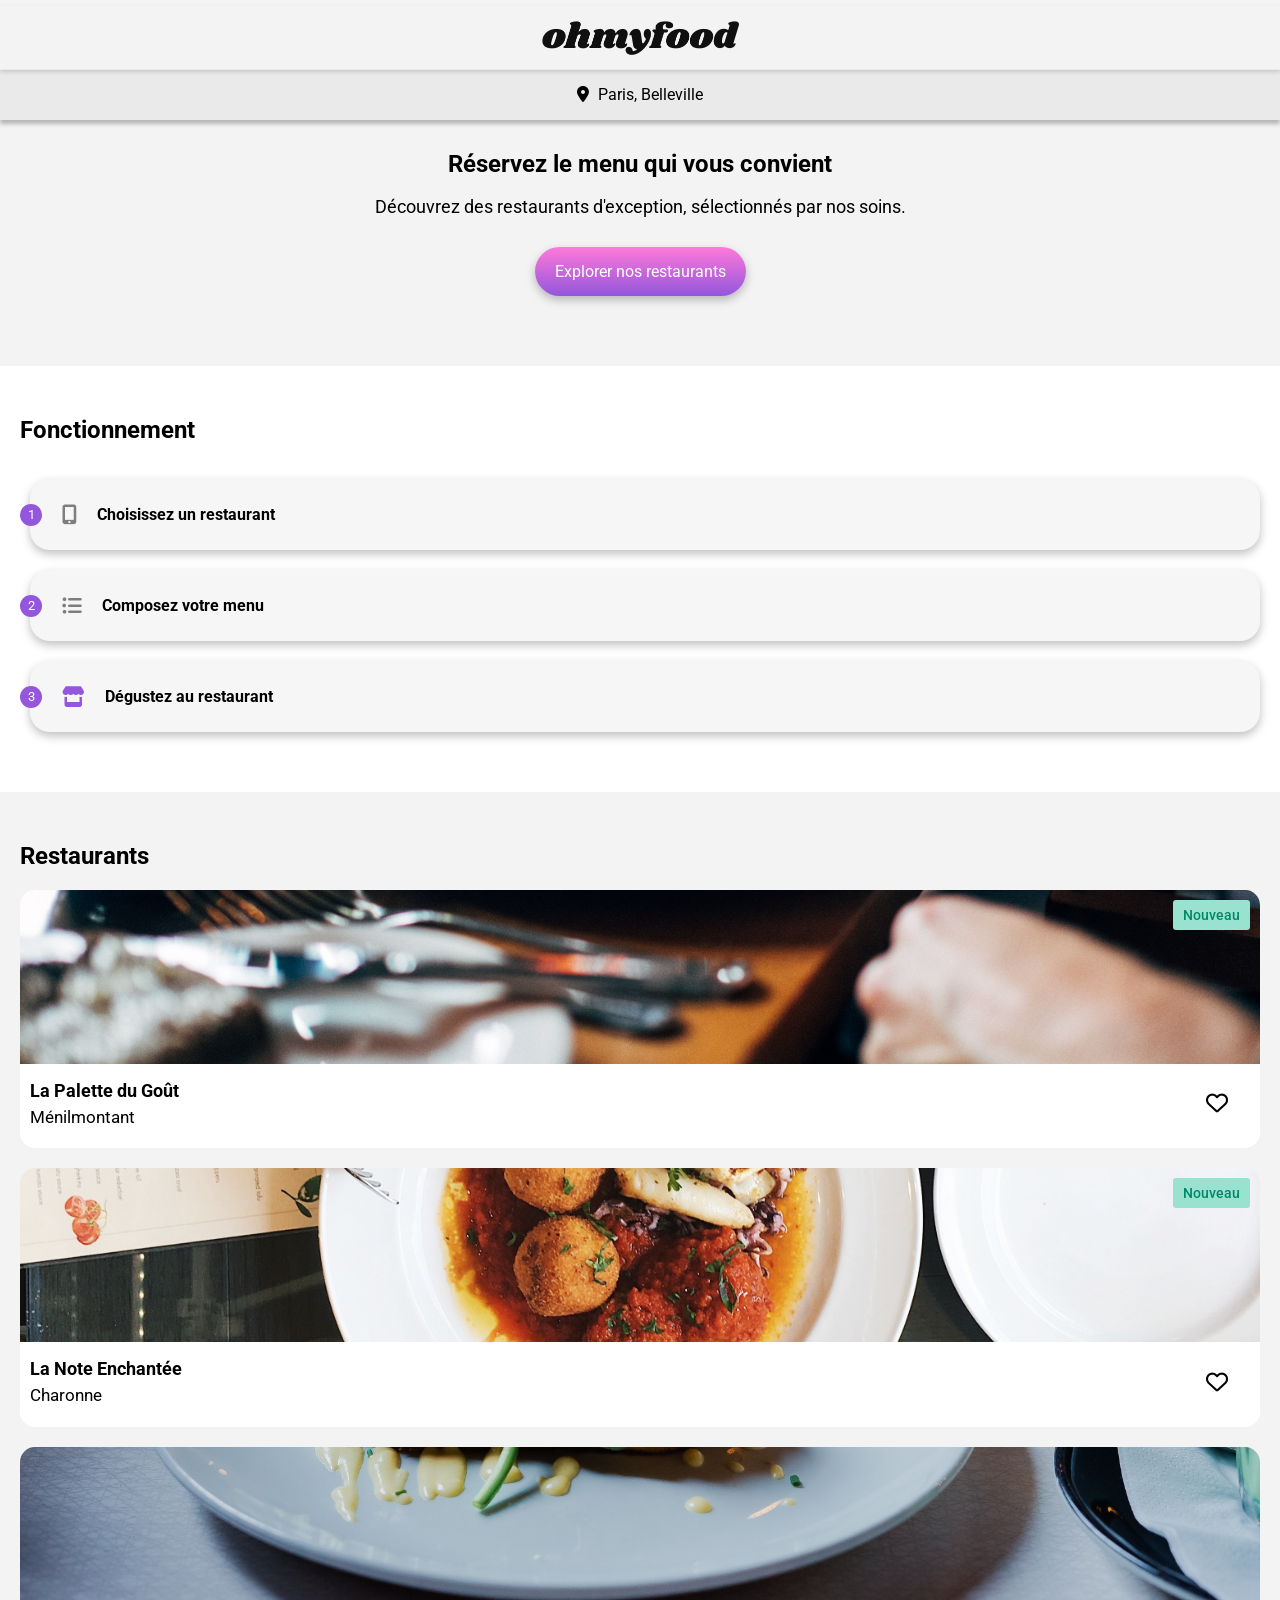
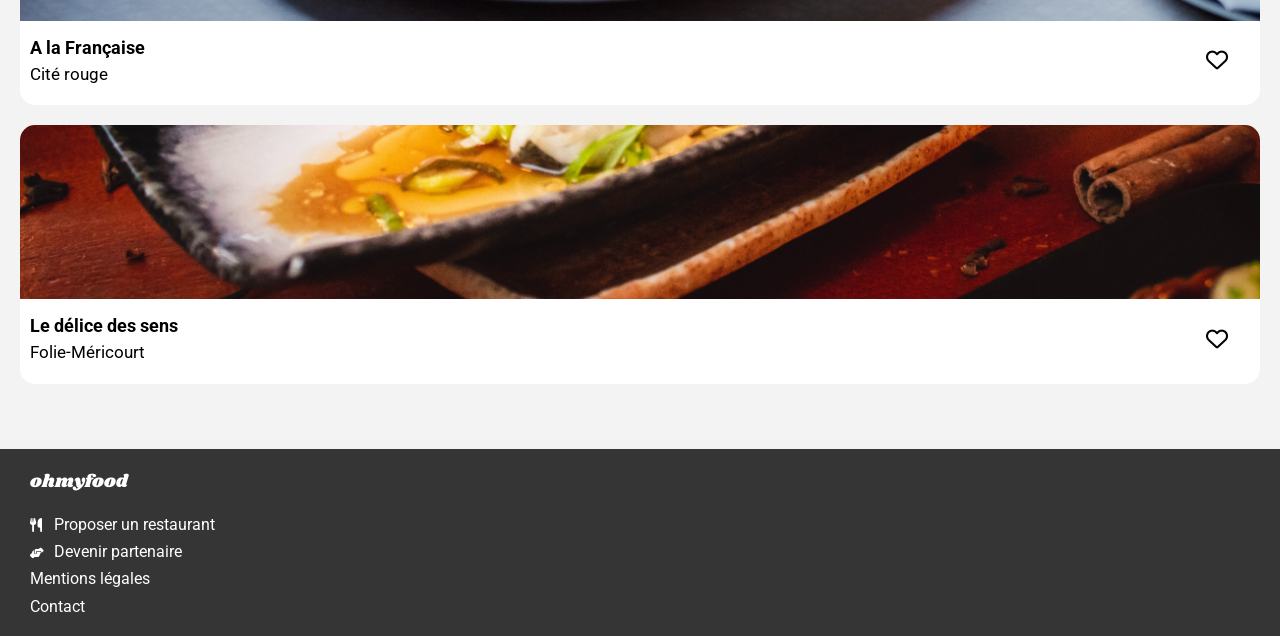
==== index.html @ fb5961f1 "loader" ====
<!DOCTYPE html>
<html lang="fr">
<head>
    <meta charset="UTF-8">
    <meta name="viewport" content="width=device-width, initial-scale=1.0">
    <title>Ohmyfood</title>
    <link rel="preconnect" href="https://fonts.googleapis.com">
    <link rel="preconnect" href="https://fonts.gstatic.com" crossorigin>
    <link href="https://fonts.googleapis.com/css2?family=Roboto:ital,wght@0,100..900;1,100..900&family=Shrikhand&display=swap" rel="stylesheet">
    <link rel="stylesheet" href="https://cdnjs.cloudflare.com/ajax/libs/font-awesome/6.2.1/css/all.min.css"
        integrity="sha512-MV7K8+y+gLIBoVD59lQIYicR65iaqukzvf/nwasF0nqhPay5w/9lJmVM2hMDcnK1OnMGCdVK+iQrJ7lzPJQd1w=="
        crossorigin="anonymous" referrerpolicy="no-referrer" />
    <link rel="stylesheet" href="SASS/style.css">
</head>

<body>
    <div class="loader">
        <span class="loader-content"></span>
    </div>
    <div class="main-container">
    <header>
        <div class="logo">
        <img src="/images/logo/ohmyfood.png">
        </div>
        <div class="header-location">
            <p><i class="fa-solid fa-location-dot"></i>
            Paris, Belleville</p>
        </div>
    </header>

    <main>
        <div class="bg-section">
            <section class="intro">
                <h1>Réservez le menu qui vous convient</h1>
                <p>Découvrez des restaurants d'exception, sélectionnés par nos soins.</p>            
                <a class="btn-hp" href="#restaurant-link">Explorer nos restaurants</a>
            </section>
        </div>

        <section class="fonction-section">
            <h2>Fonctionnement</h2>
            <div class="menu-card">
                <span class="card-icon">1</span>
                <i class="fa-solid fa-mobile-screen-button"></i>
                <p><strong>Choisissez un restaurant</strong></p>
            </div>
            <div class="menu-card">
                <span class="card-icon">2</span>
                <i class="fa-solid fa-list-ul"></i>
                <p><strong>Composez votre menu</strong></p>
            </div>
            <div class="menu-card">
                <span class="card-icon">3</span>
                <i class="fa-solid fa-store"></i>
                <p><strong>Dégustez au restaurant</strong></p>
            </div>
        </section>
        
        <section class="restaurant-list">
               <h2 id="restaurant-link">Restaurants</h2>                    
                    <div class="restaurant-card">
                        <a href="/restaurants/palette_du_gout.html">
                        <img src="/images/restaurants/palette_du_gout.jpg" alt="Image du restaurant la Palette du Goût">
                        <span class="new-icon">Nouveau</span>
                        <div class="restaurant-title">
                        <h3>La Palette du Goût</h3>
                        <p>Ménilmontant</p>
                    </div>                     
                        </a>
                        <label for="like-palette" class="like-button" aria-hidden="true">
                        <input type="checkbox" id="like-palette" class="like-checkbox"
                            aria-label="Ajouter le restaurant aux favoris">
                        <i class="unchecked-heart fa-regular fa-heart"></i>
                        <i class="checked-heart fa-solid fa-heart"></i>
                        </label>
                    </div>                    
                    <div class="restaurant-card">
                        <a href="/restaurants/note_enchantee.html">
                        <img class="note-enchantee" src="/images/restaurants/note_enchante.jpg" alt="Image du restaurant la note enchantée">
                        <span class="new-icon">Nouveau</span>
                        <div class="restaurant-title">
                        <h3>La Note Enchantée</h3>
                        <p>Charonne</p>
                    </div>                     
                        </a>
                        <label for="like-note" class="like-button" aria-hidden="true">
                        <input type="checkbox" id="like-note" class="like-checkbox"
                            aria-label="Ajouter le restaurant aux favoris">
                        <i class="unchecked-heart fa-regular fa-heart"></i>
                        <i class="checked-heart fa-solid fa-heart"></i>
                        </label>
                    </div>                    
                    <div class="restaurant-card">
                        <a href="/restaurants/a_la_francaise.html">
                        <img src="/images/restaurants/a_la_francaise.jpg" alt="Image du restaurant A la Française">
                        <div class="restaurant-title">
                        <h3>A la Française</h3>
                        <p>Cité rouge</p>
                        </div>
                        </a>
                        <label for="like-francaise" class="like-button" aria-hidden="true">
                        <input type="checkbox" id="like-francaise" class="like-checkbox"
                            aria-label="Ajouter le restaurant aux favoris">
                        <i class="unchecked-heart fa-regular fa-heart"></i>
                        <i class="checked-heart fa-solid fa-heart"></i>
                        </label>
                    </div>             
                    <div class="restaurant-card">
                        <a class="restaurant-card__link" href="/restaurants/delice_des_sens.html">
                        <img src="/images/restaurants/delice_des_sens.jpg"
                        alt="Image du restaurant le Délice des Sens">
                        <div class="restaurant-title">
                        <h3>Le délice des sens</h3>
                        <p>Folie-Méricourt</p>
                        </div>
                        </a>
                        <label for="like-delice" class="like-button" aria-hidden="true">
                        <input type="checkbox" id="like-delice" class="like-checkbox"
                            aria-label="Ajouter le restaurant aux favoris">
                        <i class="unchecked-heart fa-regular fa-heart"></i>
                        <i class="checked-heart fa-solid fa-heart"></i>
                        </label>
                    </label>
                    </div>                    
            </section>
        </main>

    <footer>
            <h3>ohmyfood</h3>
                <ul>
                    <li><a href="#"><i class="fa-solid fa-utensils"></i>Proposer un restaurant</a></li>
                    <li><a href="#"><i class="fa-solid fa-handshake-angle"></i>Devenir partenaire</a></li>
                    <li><a href="#"></i>Mentions légales</a></li>
                    <li><a href="#"></i>Contact</a></li>
                </ul>
    </footer>
    </div>    
</body>
</html>
---- SASS/style.css ----
@charset "UTF-8";
/*Mixins*/
/*Theme colors*/
/*button*/
/*Styles globaux*/
* {
  font-family: "Roboto", sans sérif;
}

body {
  display: flex;
  flex-direction: column;
  justify-content: center;
  margin: 0;
  background-color: #F3F3F3;
}
body .main-container {
  width: 100%;
}

/*Eléments réutilisables*/
/*Mixins*/
.btn-hp {
  isolation: isolate;
  cursor: pointer;
  color: white;
  font-size: 16px;
  text-decoration: none;
  background: linear-gradient(180deg, rgb(255, 121, 218) 0%, rgb(147, 86, 220) 100%);
  box-shadow: 0px 4px 10px 0px rgba(0, 0, 0, 0.2509803922);
  border: none;
  border-radius: 25px;
  padding: 15px 20px 15px 20px;
  opacity: 1;
  transition: filter 0.6s ease;
}
.btn-hp::after {
  content: "";
  position: absolute;
  z-index: -1;
  inset: 0;
  border-radius: inherit;
  opacity: 0;
  background: linear-gradient(180deg, rgba(255, 121, 218, 0.9) 0%, rgba(147, 86, 220, 0.9) 100%);
  box-shadow: 0px 4px 15px 0px rgba(0, 0, 0, 0.3490196078);
  transition: opacity 0.6s ease;
}
.btn-hp:hover {
  filter: brightness(1.1);
}
.btn-hp:hover::after {
  opacity: 1;
}
.btn-hp {
  align-self: center;
}

.btn {
  isolation: isolate;
  cursor: pointer;
  color: white;
  font-size: 16px;
  text-decoration: none;
  background: linear-gradient(180deg, rgb(255, 121, 218) 0%, rgb(147, 86, 220) 100%);
  box-shadow: 0px 4px 10px 0px rgba(0, 0, 0, 0.2509803922);
  border: none;
  border-radius: 25px;
  padding: 15px 20px 15px 20px;
  opacity: 1;
  transition: filter 0.6s ease;
}
.btn::after {
  content: "";
  position: absolute;
  z-index: -1;
  inset: 0;
  border-radius: inherit;
  opacity: 0;
  background: linear-gradient(180deg, rgba(255, 121, 218, 0.9) 0%, rgba(147, 86, 220, 0.9) 100%);
  box-shadow: 0px 4px 15px 0px rgba(0, 0, 0, 0.3490196078);
  transition: opacity 0.6s ease;
}
.btn:hover {
  filter: brightness(1.1);
}
.btn:hover::after {
  opacity: 1;
}
.btn {
  display: block;
  margin: auto;
  padding: 15px 60px;
}

/*Mixins*/
/*Styles globaux*/
@keyframes anim-menu-group {
  from {
    opacity: 0;
  }
  to {
    opacity: 1;
  }
}
@keyframes loader-opacity {
  from {
    opacity: 1;
  }
  to {
    opacity: 0;
  }
}
@keyframes loader-spin {
  0% {
    transform: rotate(0deg);
  }
  100% {
    transform: rotate(360deg);
  }
}
.menu-group {
  margin: 15px;
}
.menu-group .menu-animation-1 {
  animation: anim-menu-group 1000ms;
}
.menu-group .menu-animation-2 {
  animation: anim-menu-group 2000ms;
}
.menu-group .menu-animation-3 {
  animation: anim-menu-group 3000ms;
  margin-bottom: 50px;
}
.menu-group h2 {
  display: inline-block;
  font-size: 16px;
  font-weight: normal;
  padding: 3px;
}
.menu-group h2::after {
  content: "";
  display: block;
  width: 50%;
  height: 3px;
  margin-top: 2px;
  background-color: #99E2D0;
}
.menu-group .menu-card {
  position: relative;
  width: 100%;
  border: solid 1px;
  border: none;
  box-shadow: 0px 4px 10px 0px rgba(0, 0, 0, 0.2509803922);
  padding: 10px;
  margin-bottom: 20px;
  font-size: 16px;
  border-radius: 20px;
}
.menu-group .menu-card .menu-card-text {
  flex: 1;
  min-width: 0;
  overflow: hidden;
}
.menu-group .menu-card .menu-card-text h3,
.menu-group .menu-card .menu-card-text p {
  white-space: nowrap;
}
.menu-group .menu-card .menu-card-text h3 {
  font-size: 18px;
  margin: 0;
}
.menu-group .menu-card .menu-card-text p {
  font-size: 15px;
  margin: 0;
  line-height: 1.5;
  display: block;
}
.menu-group .menu-card .menu-price {
  color: #353535;
  font-size: 15px;
  font-weight: 600;
  flex-shrink: 0;
}
.menu-group .menu-card .menu-price .price {
  display: inline-block;
  padding-left: 10px;
}
.menu-group .menu-card {
  /*apparition icône au clic d'un plat*/
  position: relative;
  overflow: hidden;
}
.menu-group .menu-card::after {
  content: "";
  position: absolute;
  top: 0;
  right: 0;
  bottom: 0;
  background-color: #99E2D0;
  width: 60px;
  transform: translateX(60px);
  transition: transform 0.2s ease;
}
.menu-group .menu-card .menu-price .fa-solid {
  transform: translateX(60px);
  transition: transform 0.2s ease;
}
.menu-group .menu-card .menu-price .price {
  transform: translateX(0);
  transition: transform 0.2s ease;
}
.menu-group .menu-card .menu-card-btn input {
  display: none;
}
.menu-group .menu-card:has(.menu-checkbox:checked)::after {
  transform: translateX(0);
}
.menu-group .menu-card:has(.menu-checkbox:checked) .menu-price .fa-solid {
  transform: translateX(0);
}
.menu-group .menu-card:has(.menu-checkbox:checked) .menu-price .price {
  transform: translateX(-60px);
}
.menu-group .menu-card:has(.menu-checkbox:checked) .menu-card-text {
  margin-right: 60px;
  transition: margin-right 0.2s ease;
}
.menu-group .menu-card:has(.menu-checkbox:checked) .menu-card-text h3,
.menu-group .menu-card:has(.menu-checkbox:checked) .menu-card-text p {
  overflow: hidden;
  text-overflow: ellipsis;
  white-space: nowrap;
}
.menu-group .menu-card {
  width: 95%;
}
.menu-group .menu-card .menu-price .fa-solid {
  position: absolute;
  bottom: 10px;
  right: 10px;
  color: white;
  font-size: 20px;
  z-index: 2;
}

.menu-card-btn {
  position: relative;
  z-index: 1;
  cursor: pointer;
  display: flex;
  justify-content: space-between;
  flex-direction: row;
  align-items: flex-end;
  text-align: left;
}

/*Layouts*/
/*Mixins*/
header .logo {
  display: flex;
  justify-content: center;
  padding: 15px;
  margin-top: 5px;
  box-shadow: 0px 2px 4px 0px rgba(0, 0, 0, 0.1490196078);
  position: relative;
  top: 1px;
  z-index: 2;
}
header img {
  max-height: 36px;
  max-width: 197px;
}
header .header-location {
  display: flex;
  justify-content: center;
  background-color: #EAEAEA;
  box-shadow: 0px 4px 4px 0px rgba(0, 0, 0, 0.2509803922);
  font-size: 16px;
  position: relative;
  z-index: 1;
}
header .header-location .fa-location-dot {
  padding-right: 5px;
}

.mp-header {
  display: flex;
  justify-content: space-between;
  align-items: center;
  padding: 10px 85px 10px 20px;
  background-color: #fff;
}
.mp-header .back-button {
  text-decoration: none;
  color: #353535;
  font-size: 18px;
}
.mp-header .logo {
  display: flex;
  justify-content: center;
  padding: 15px;
  margin-top: 5px;
  position: relative;
  top: 1px;
}
.mp-header img {
  max-height: 36px;
  max-width: 197px;
}

/*Mixins*/
/*Styles globaux*/
footer {
  display: flex;
  flex-direction: column;
  background-color: #353535;
  color: white;
}
footer h3 {
  font-family: "Shrikhand";
  font-size: 18px;
  font-weight: 500;
  padding: 20px 0 0 30px;
  margin: 0;
}
footer ul {
  padding-left: 30px;
  list-style: none;
  font-size: 16px;
  line-height: 1.7;
}
footer ul a {
  text-decoration: none;
  color: white;
}
footer ul a .fa-utensils {
  font-size: 14px;
  padding-right: 12px;
}
footer ul a .fa-handshake-angle {
  padding-right: 10px;
  font-size: 11px;
}

/*Pages*/
/*Mixins*/
/*Mixins*/
/*Styles globaux*/
.loader {
  position: fixed;
  inset: 0;
  z-index: 1000;
  display: flex;
  justify-content: center;
  align-items: center;
  background-color: white;
  animation: loader-opacity 1s linear;
  animation-duration: 0.4s;
  animation-delay: 1.8s;
  animation-fill-mode: forwards;
}
.loader .loader-content {
  box-sizing: border-box;
  width: 100px;
  height: 100px;
  display: block;
  position: relative;
  border: 10px solid transparent;
  border-radius: 100px;
}
.loader .loader-content::before {
  content: "";
  position: absolute;
  inset: -10px;
  border: 10px solid transparent;
  border-radius: 100px;
  border-top-color: #9356DC;
  animation: loader-spin 1.6s linear infinite;
}
.loader .loader-content::after {
  content: "";
  position: absolute;
  inset: 12px;
  border: 10px solid transparent;
  border-radius: 100px;
  border-top-color: #FF79DA;
  animation: loader-spin 1.3s linear infinite reverse;
}

.intro {
  display: flex;
  justify-content: center;
  flex-direction: column;
  background-color: #F3F3F3;
  padding-bottom: 50px;
}
.intro h1 {
  font-size: 24px;
  text-align: center;
  padding: 30px 50px 0 50px;
  margin: 0;
}
.intro p {
  text-align: center;
  font-size: 18px;
  margin-bottom: 30px;
}

.fonction-section {
  background-color: white;
  padding-bottom: 40px;
}
.fonction-section h2 {
  font-size: 24px;
  padding: 50px 0 15px 0;
  margin-left: 20px;
}
.fonction-section .menu-card {
  border: solid 1px;
  border: none;
  box-shadow: 0px 4px 10px 0px rgba(0, 0, 0, 0.2509803922);
  padding: 10px;
  margin: 20px 20px 20px 30px;
  font-size: 16px;
  border-radius: 20px;
}
.fonction-section .menu-card .fa-solid {
  color: #7E7E7E;
  font-size: 20px;
  padding-right: 10px;
}
.fonction-section .menu-card .fa-solid.fa-store {
  color: #9356DC;
}
.fonction-section .menu-card {
  display: flex;
  align-items: center;
  font-size: 16px;
  background-color: #F6F6F6;
}
.fonction-section .menu-card p {
  padding-left: 10px;
}
.fonction-section .card-icon {
  display: inline-block;
  text-align: center;
  position: relative;
  right: 20px;
  color: white;
  font-size: 13px;
  background-color: #9356DC;
  height: 22px;
  width: 22px;
  border: solid 1px;
  border: none;
  border-radius: 22px;
  line-height: 22px;
}

.restaurant-list {
  display: flex;
  justify-content: center;
  flex-direction: column;
  background-color: #F3F3F3;
  padding-bottom: 45px;
}
.restaurant-list h2 {
  font-size: 24px;
  margin-top: 50px;
  margin-left: 20px;
}
.restaurant-list .restaurant-card {
  position: relative;
  display: flex;
  flex-direction: column;
  background-color: white;
  border: solid 1px;
  border: none;
  margin: 0 20px 20px 20px;
  font-size: 16px;
  border-radius: 15px;
}
.restaurant-list .restaurant-card a {
  text-decoration: none;
}
.restaurant-list .restaurant-card .like-button {
  cursor: pointer;
  display: block;
}
.restaurant-list .restaurant-card .like-button .checked-heart {
  display: none;
  background: linear-gradient(193.33deg, #9356DC -11.44%, #FF79DA 123.93%);
  -webkit-background-clip: text;
          background-clip: text;
  color: transparent;
}
.restaurant-list .restaurant-card .like-button input:checked ~ .checked-heart {
  display: inline;
}
.restaurant-list .restaurant-card .like-button input:checked ~ .unchecked-heart {
  display: none;
}
.restaurant-list .restaurant-card .like-button input {
  display: none;
}
.restaurant-list .restaurant-card .like-button {
  position: absolute;
  bottom: 32px;
  right: 32px;
  font-size: 22px;
}
.restaurant-list .restaurant-card .restaurant-title {
  color: black;
  line-height: 0.5;
  padding: 0 56px 10px 10px;
}
.restaurant-list .restaurant-card .restaurant-title h3 {
  font-size: 18px;
}
.restaurant-list .restaurant-card .restaurant-title p {
  font-size: 17px;
}
.restaurant-list .restaurant-card img {
  width: 100%;
  height: 174px;
  border-radius: 15px 15px 0 0;
  -o-object-fit: cover;
     object-fit: cover;
  -o-object-position: 0 90%;
     object-position: 0 90%;
}
.restaurant-list .restaurant-card .note-enchantee {
  -o-object-position: 0 60%;
     object-position: 0 60%;
}
.restaurant-list .restaurant-card .new-icon {
  position: absolute;
  right: 10px;
  top: 10px;
  color: #008766;
  background-color: #99E2D0;
  border: solid 1px;
  border: none;
  border-radius: 3px;
  font-size: 14px;
  font-weight: 500;
  padding: 7px 10px;
}

/*Mixins*/
/*Styles globaux*/
.bg-menu img {
  width: 100%;
  height: 231px;
  -o-object-fit: cover;
     object-fit: cover;
}

.menu-section {
  position: relative;
  width: 100%;
  bottom: 43px;
  background-color: #F3F3F3;
  padding: 10px 0px;
  border: solid 1px;
  border: none;
  border-radius: 40px 40px 0 0;
}
.menu-section h1 {
  font-family: "Shrikhand";
  font-size: 28px;
  padding: 15px;
  margin: auto;
}
.menu-section .restaurant-name .like-button {
  cursor: pointer;
  display: block;
}
.menu-section .restaurant-name .like-button .checked-heart {
  display: none;
  background: linear-gradient(193.33deg, #9356DC -11.44%, #FF79DA 123.93%);
  -webkit-background-clip: text;
          background-clip: text;
  color: transparent;
}
.menu-section .restaurant-name .like-button input:checked ~ .checked-heart {
  display: inline;
}
.menu-section .restaurant-name .like-button input:checked ~ .unchecked-heart {
  display: none;
}
.menu-section .restaurant-name .like-button input {
  display: none;
}
.menu-section .restaurant-name .like-button {
  position: absolute;
  top: 32px;
  right: 32px;
  font-size: 22px;
}/*# sourceMappingURL=style.css.map */
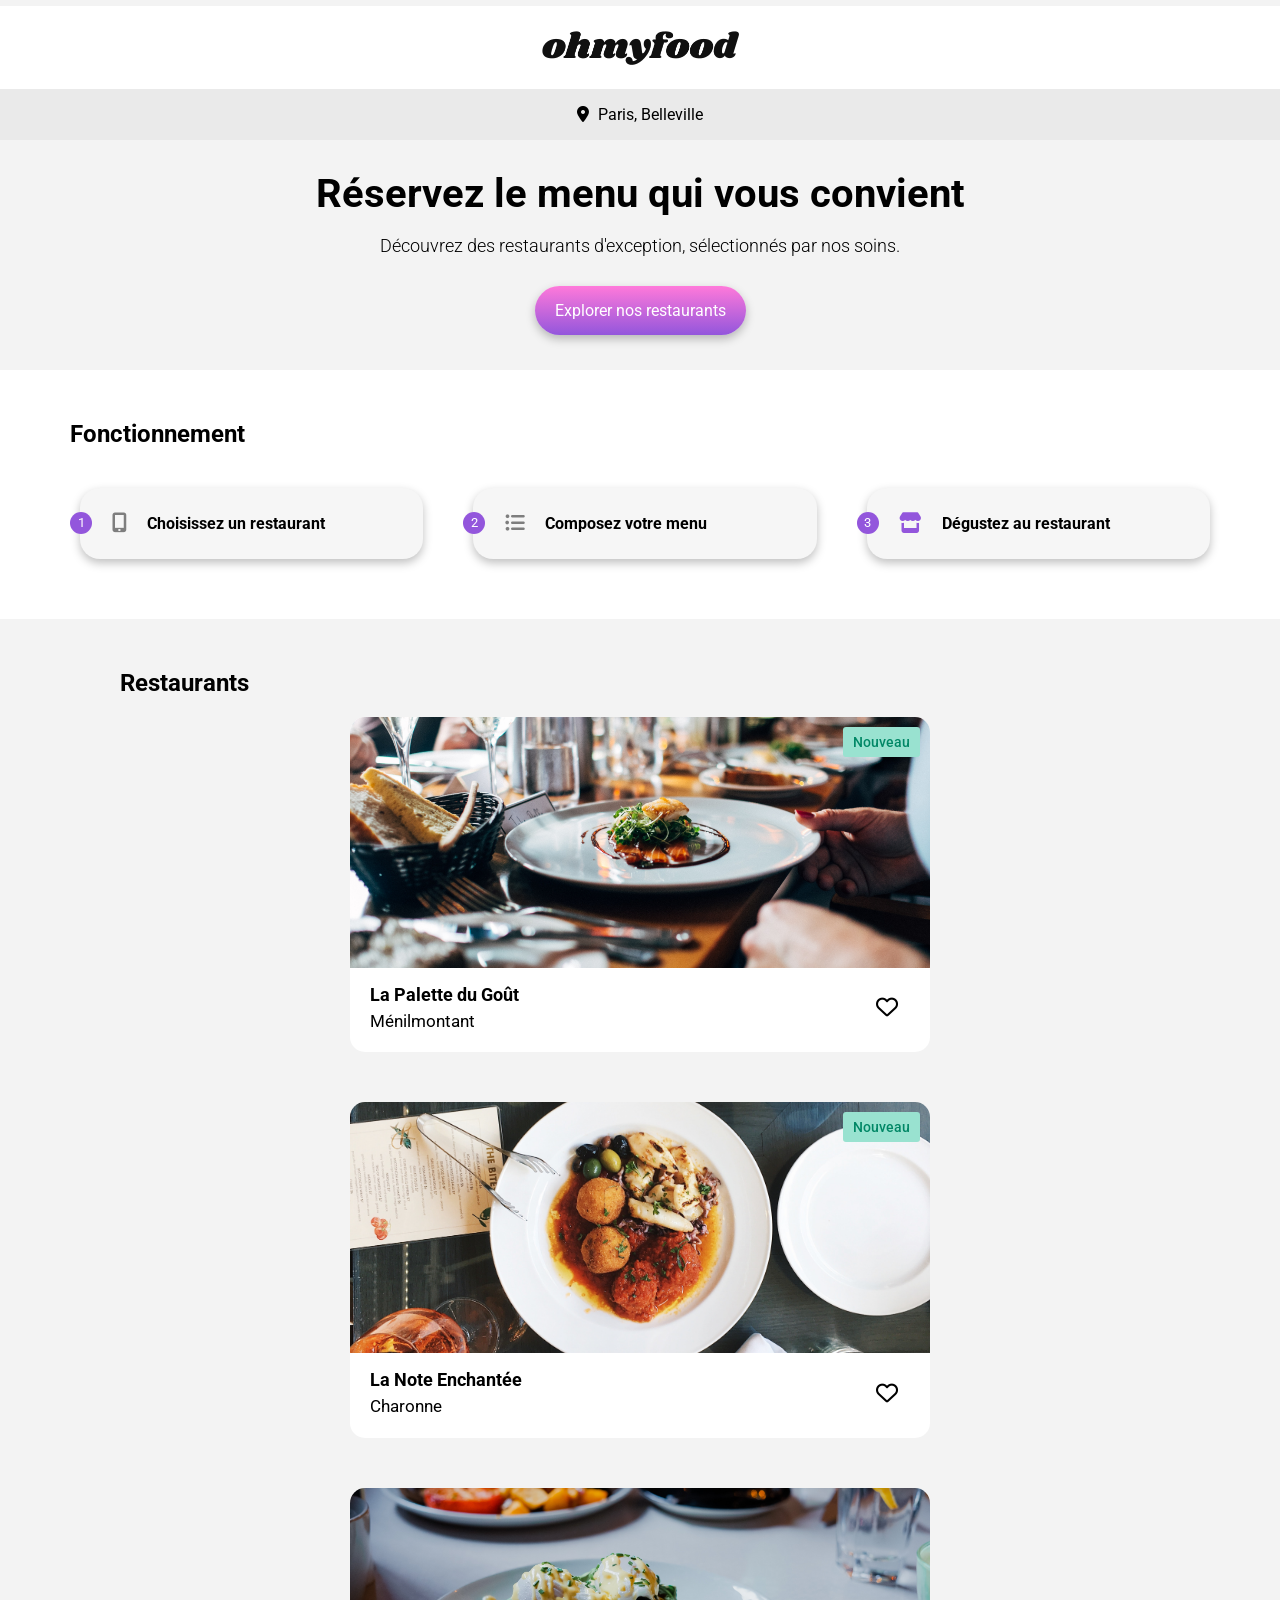
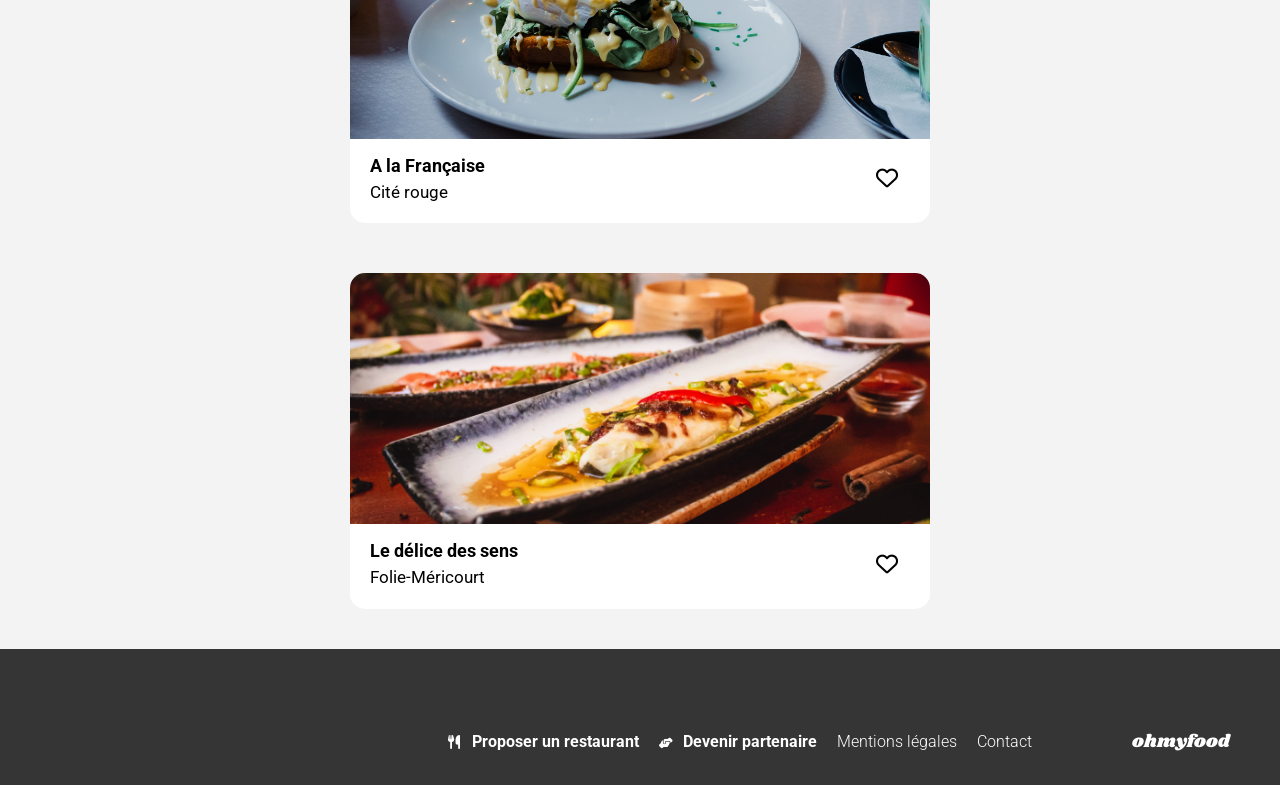
==== commit a74a043a: "responsive home-page" ====
--- a/index.html
+++ b/index.html
@@ -20,7 +20,7 @@
     <div class="main-container">
     <header>
         <div class="logo">
-        <img src="/images/logo/ohmyfood.png">
+        <img src="/images/logo/ohmyfood.png" alt="logo du site Ohmyfood">
         </div>
         <div class="header-location">
             <p><i class="fa-solid fa-location-dot"></i>
@@ -36,9 +36,10 @@
                 <a class="btn-hp" href="#restaurant-link">Explorer nos restaurants</a>
             </section>
         </div>
-
+        <div class="section-fonction-bg">
         <section class="fonction-section">
             <h2>Fonctionnement</h2>
+            <div class="fonction-card">
             <div class="menu-card">
                 <span class="card-icon">1</span>
                 <i class="fa-solid fa-mobile-screen-button"></i>
@@ -54,10 +55,13 @@
                 <i class="fa-solid fa-store"></i>
                 <p><strong>Dégustez au restaurant</strong></p>
             </div>
+            </div>
         </section>
+    </div>
         
         <section class="restaurant-list">
-               <h2 id="restaurant-link">Restaurants</h2>                    
+               <h2 id="restaurant-link">Restaurants</h2>
+               <div class="restaurant-container">                   
                     <div class="restaurant-card">
                         <a href="/restaurants/palette_du_gout.html">
                         <img src="/images/restaurants/palette_du_gout.jpg" alt="Image du restaurant la Palette du Goût">
@@ -67,7 +71,7 @@
                         <p>Ménilmontant</p>
                     </div>                     
                         </a>
-                        <label for="like-palette" class="like-button" aria-hidden="true">
+                        <label for="like-palette" class="like-button">
                         <input type="checkbox" id="like-palette" class="like-checkbox"
                             aria-label="Ajouter le restaurant aux favoris">
                         <i class="unchecked-heart fa-regular fa-heart"></i>
@@ -83,7 +87,7 @@
                         <p>Charonne</p>
                     </div>                     
                         </a>
-                        <label for="like-note" class="like-button" aria-hidden="true">
+                        <label for="like-note" class="like-button">
                         <input type="checkbox" id="like-note" class="like-checkbox"
                             aria-label="Ajouter le restaurant aux favoris">
                         <i class="unchecked-heart fa-regular fa-heart"></i>
@@ -98,7 +102,7 @@
                         <p>Cité rouge</p>
                         </div>
                         </a>
-                        <label for="like-francaise" class="like-button" aria-hidden="true">
+                        <label for="like-francaise" class="like-button">
                         <input type="checkbox" id="like-francaise" class="like-checkbox"
                             aria-label="Ajouter le restaurant aux favoris">
                         <i class="unchecked-heart fa-regular fa-heart"></i>
@@ -114,24 +118,24 @@
                         <p>Folie-Méricourt</p>
                         </div>
                         </a>
-                        <label for="like-delice" class="like-button" aria-hidden="true">
+                        <label for="like-delice" class="like-button">
                         <input type="checkbox" id="like-delice" class="like-checkbox"
                             aria-label="Ajouter le restaurant aux favoris">
                         <i class="unchecked-heart fa-regular fa-heart"></i>
                         <i class="checked-heart fa-solid fa-heart"></i>
                         </label>
-                    </label>
-                    </div>                    
+                    </div>
+                </div>                    
             </section>
         </main>
 
     <footer>
             <h3>ohmyfood</h3>
                 <ul>
-                    <li><a href="#"><i class="fa-solid fa-utensils"></i>Proposer un restaurant</a></li>
-                    <li><a href="#"><i class="fa-solid fa-handshake-angle"></i>Devenir partenaire</a></li>
-                    <li><a href="#"></i>Mentions légales</a></li>
-                    <li><a href="#"></i>Contact</a></li>
+                    <li><a href="#"><i class="fa-solid fa-utensils"></i><strong>Proposer un restaurant</strong></a></li>
+                    <li><a href="#"><i class="fa-solid fa-handshake-angle"></i><strong>Devenir partenaire</strong></a></li>
+                    <li><a href="#">Mentions légales</a></li>
+                    <li><a href="mailto:ohmyfood@mail.fr">Contact</a></li>
                 </ul>
     </footer>
     </div>    
--- a/SASS/style.css
+++ b/SASS/style.css
@@ -12,10 +12,12 @@
   flex-direction: column;
   justify-content: center;
   margin: 0;
-  background-color: #F3F3F3;
 }
 body .main-container {
   width: 100%;
+  box-sizing: border-box;
+  align-self: center;
+  background-color: #F3F3F3;
 }
 
 /*Eléments réutilisables*/
@@ -38,7 +40,6 @@
   content: "";
   position: absolute;
   z-index: -1;
-  inset: 0;
   border-radius: inherit;
   opacity: 0;
   background: linear-gradient(180deg, rgba(255, 121, 218, 0.9) 0%, rgba(147, 86, 220, 0.9) 100%);
@@ -73,7 +74,6 @@
   content: "";
   position: absolute;
   z-index: -1;
-  inset: 0;
   border-radius: inherit;
   opacity: 0;
   background: linear-gradient(180deg, rgba(255, 121, 218, 0.9) 0%, rgba(147, 86, 220, 0.9) 100%);
@@ -105,9 +105,11 @@
 @keyframes loader-opacity {
   from {
     opacity: 1;
+    pointer-events: none;
   }
   to {
     opacity: 0;
+    pointer-events: none;
   }
 }
 @keyframes loader-spin {
@@ -161,19 +163,18 @@
   min-width: 0;
   overflow: hidden;
 }
-.menu-group .menu-card .menu-card-text h3,
-.menu-group .menu-card .menu-card-text p {
-  white-space: nowrap;
-}
-.menu-group .menu-card .menu-card-text h3 {
+.menu-group .menu-card .menu-card-text .dish-name {
+  display: block;
   font-size: 18px;
   margin: 0;
-}
-.menu-group .menu-card .menu-card-text p {
+  font-weight: 500;
+}
+.menu-group .menu-card .menu-card-text .dish-description {
   font-size: 15px;
   margin: 0;
-  line-height: 1.5;
+  line-height: 2;
   display: block;
+  font-weight: 350;
 }
 .menu-group .menu-card .menu-price {
   color: #353535;
@@ -208,6 +209,7 @@
 .menu-group .menu-card .menu-price .price {
   transform: translateX(0);
   transition: transform 0.2s ease;
+  padding-bottom: 5px;
 }
 .menu-group .menu-card .menu-card-btn input {
   display: none;
@@ -225,8 +227,8 @@
   margin-right: 60px;
   transition: margin-right 0.2s ease;
 }
-.menu-group .menu-card:has(.menu-checkbox:checked) .menu-card-text h3,
-.menu-group .menu-card:has(.menu-checkbox:checked) .menu-card-text p {
+.menu-group .menu-card:has(.menu-checkbox:checked) .menu-card-text .dish-name,
+.menu-group .menu-card:has(.menu-checkbox:checked) .menu-card-text .dish-description {
   overflow: hidden;
   text-overflow: ellipsis;
   white-space: nowrap;
@@ -266,6 +268,14 @@
   top: 1px;
   z-index: 2;
 }
+@media (min-width: 768px) {
+  header .logo {
+    box-shadow: none;
+    z-index: 0;
+    padding: 25px;
+    background-color: white;
+  }
+}
 header img {
   max-height: 36px;
   max-width: 197px;
@@ -282,6 +292,11 @@
 header .header-location .fa-location-dot {
   padding-right: 5px;
 }
+@media (min-width: 768px) {
+  header .header-location {
+    box-shadow: none;
+  }
+}
 
 .mp-header {
   display: flex;
@@ -315,6 +330,13 @@
   flex-direction: column;
   background-color: #353535;
   color: white;
+}
+@media (min-width: 768px) {
+  footer {
+    flex-direction: row-reverse;
+    padding-top: 50px;
+    gap: 50px;
+  }
 }
 footer h3 {
   font-family: "Shrikhand";
@@ -323,15 +345,34 @@
   padding: 20px 0 0 30px;
   margin: 0;
 }
+@media (min-width: 768px) {
+  footer h3 {
+    display: flex;
+    padding: 30px 50px;
+    text-align: center;
+  }
+}
 footer ul {
   padding-left: 30px;
   list-style: none;
   font-size: 16px;
   line-height: 1.7;
 }
+@media (min-width: 768px) {
+  footer ul {
+    display: flex;
+    flex-direction: row;
+    gap: 20px;
+    line-height: 0;
+    align-items: last baseline;
+    padding-bottom: 20px;
+  }
+}
 footer ul a {
   text-decoration: none;
   color: white;
+  cursor: pointer;
+  font-weight: 300;
 }
 footer ul a .fa-utensils {
   font-size: 14px;
@@ -394,28 +435,62 @@
   background-color: #F3F3F3;
   padding-bottom: 50px;
 }
+@media (min-width: 768px) {
+  .intro {
+    padding-bottom: 15px;
+  }
+}
 .intro h1 {
   font-size: 24px;
   text-align: center;
   padding: 30px 50px 0 50px;
   margin: 0;
 }
+@media (min-width: 768px) {
+  .intro h1 {
+    font-size: 40px;
+  }
+}
 .intro p {
   text-align: center;
   font-size: 18px;
   margin-bottom: 30px;
+  font-weight: 300;
+}
+
+.section-fonction-bg {
+  background-color: white;
 }
 
 .fonction-section {
-  background-color: white;
   padding-bottom: 40px;
+  max-width: 1440px;
+}
+@media (min-width: 768px) {
+  .fonction-section {
+    margin: auto;
+  }
 }
 .fonction-section h2 {
   font-size: 24px;
   padding: 50px 0 15px 0;
   margin-left: 20px;
 }
-.fonction-section .menu-card {
+@media (min-width: 768px) {
+  .fonction-section h2 {
+    padding: 50px 0 0 50px;
+  }
+}
+@media (min-width: 768px) {
+  .fonction-section .fonction-card {
+    display: flex;
+    flex-direction: row;
+    justify-content: space-between;
+    padding: 0 50px;
+    box-sizing: border-box;
+  }
+}
+.fonction-section .fonction-card .menu-card {
   border: solid 1px;
   border: none;
   box-shadow: 0px 4px 10px 0px rgba(0, 0, 0, 0.2509803922);
@@ -424,21 +499,25 @@
   font-size: 16px;
   border-radius: 20px;
 }
-.fonction-section .menu-card .fa-solid {
+@media (min-width: 768px) {
+  .fonction-section .fonction-card .menu-card {
+    width: 30%;
+  }
+}
+.fonction-section .fonction-card .menu-card .fa-solid {
   color: #7E7E7E;
   font-size: 20px;
   padding-right: 10px;
 }
-.fonction-section .menu-card .fa-solid.fa-store {
+.fonction-section .fonction-card .menu-card .fa-solid.fa-store {
   color: #9356DC;
 }
-.fonction-section .menu-card {
+.fonction-section .fonction-card .menu-card {
   display: flex;
   align-items: center;
-  font-size: 16px;
   background-color: #F6F6F6;
 }
-.fonction-section .menu-card p {
+.fonction-section .fonction-card .menu-card p {
   padding-left: 10px;
 }
 .fonction-section .card-icon {
@@ -463,11 +542,37 @@
   flex-direction: column;
   background-color: #F3F3F3;
   padding-bottom: 45px;
+  max-width: 1440px;
+}
+@media (min-width: 768px) {
+  .restaurant-list {
+    padding: 0 50px;
+    margin: auto;
+  }
 }
 .restaurant-list h2 {
   font-size: 24px;
   margin-top: 50px;
   margin-left: 20px;
+}
+@media (min-width: 768px) {
+  .restaurant-list h2 {
+    padding-left: 50px;
+  }
+}
+@media (min-width: 768px) {
+  .restaurant-list .restaurant-container {
+    display: flex;
+    flex-direction: row;
+    justify-content: center;
+    -moz-column-gap: 90px;
+         column-gap: 90px;
+    row-gap: 30px;
+    flex-wrap: wrap;
+    margin: 0;
+    padding-bottom: 20px;
+    width: 100%;
+  }
 }
 .restaurant-list .restaurant-card {
   position: relative;
@@ -480,6 +585,11 @@
   font-size: 16px;
   border-radius: 15px;
 }
+@media (min-width: 768px) {
+  .restaurant-list .restaurant-card {
+    width: 580px;
+  }
+}
 .restaurant-list .restaurant-card a {
   text-decoration: none;
 }
@@ -503,24 +613,29 @@
 .restaurant-list .restaurant-card .like-button input {
   display: none;
 }
-.restaurant-list .restaurant-card .like-button {
+.restaurant-list .like-button {
   position: absolute;
   bottom: 32px;
   right: 32px;
   font-size: 22px;
 }
-.restaurant-list .restaurant-card .restaurant-title {
+.restaurant-list .restaurant-title {
   color: black;
   line-height: 0.5;
   padding: 0 56px 10px 10px;
 }
-.restaurant-list .restaurant-card .restaurant-title h3 {
+@media (min-width: 768px) {
+  .restaurant-list .restaurant-title {
+    padding-left: 20px;
+  }
+}
+.restaurant-list .restaurant-title h3 {
   font-size: 18px;
 }
-.restaurant-list .restaurant-card .restaurant-title p {
+.restaurant-list .restaurant-title p {
   font-size: 17px;
 }
-.restaurant-list .restaurant-card img {
+.restaurant-list img {
   width: 100%;
   height: 174px;
   border-radius: 15px 15px 0 0;
@@ -529,11 +644,18 @@
   -o-object-position: 0 90%;
      object-position: 0 90%;
 }
-.restaurant-list .restaurant-card .note-enchantee {
+@media (min-width: 768px) {
+  .restaurant-list img {
+    -o-object-position: 0 70%;
+       object-position: 0 70%;
+    height: 251px;
+  }
+}
+.restaurant-list .note-enchantee {
   -o-object-position: 0 60%;
      object-position: 0 60%;
 }
-.restaurant-list .restaurant-card .new-icon {
+.restaurant-list .new-icon {
   position: absolute;
   right: 10px;
   top: 10px;
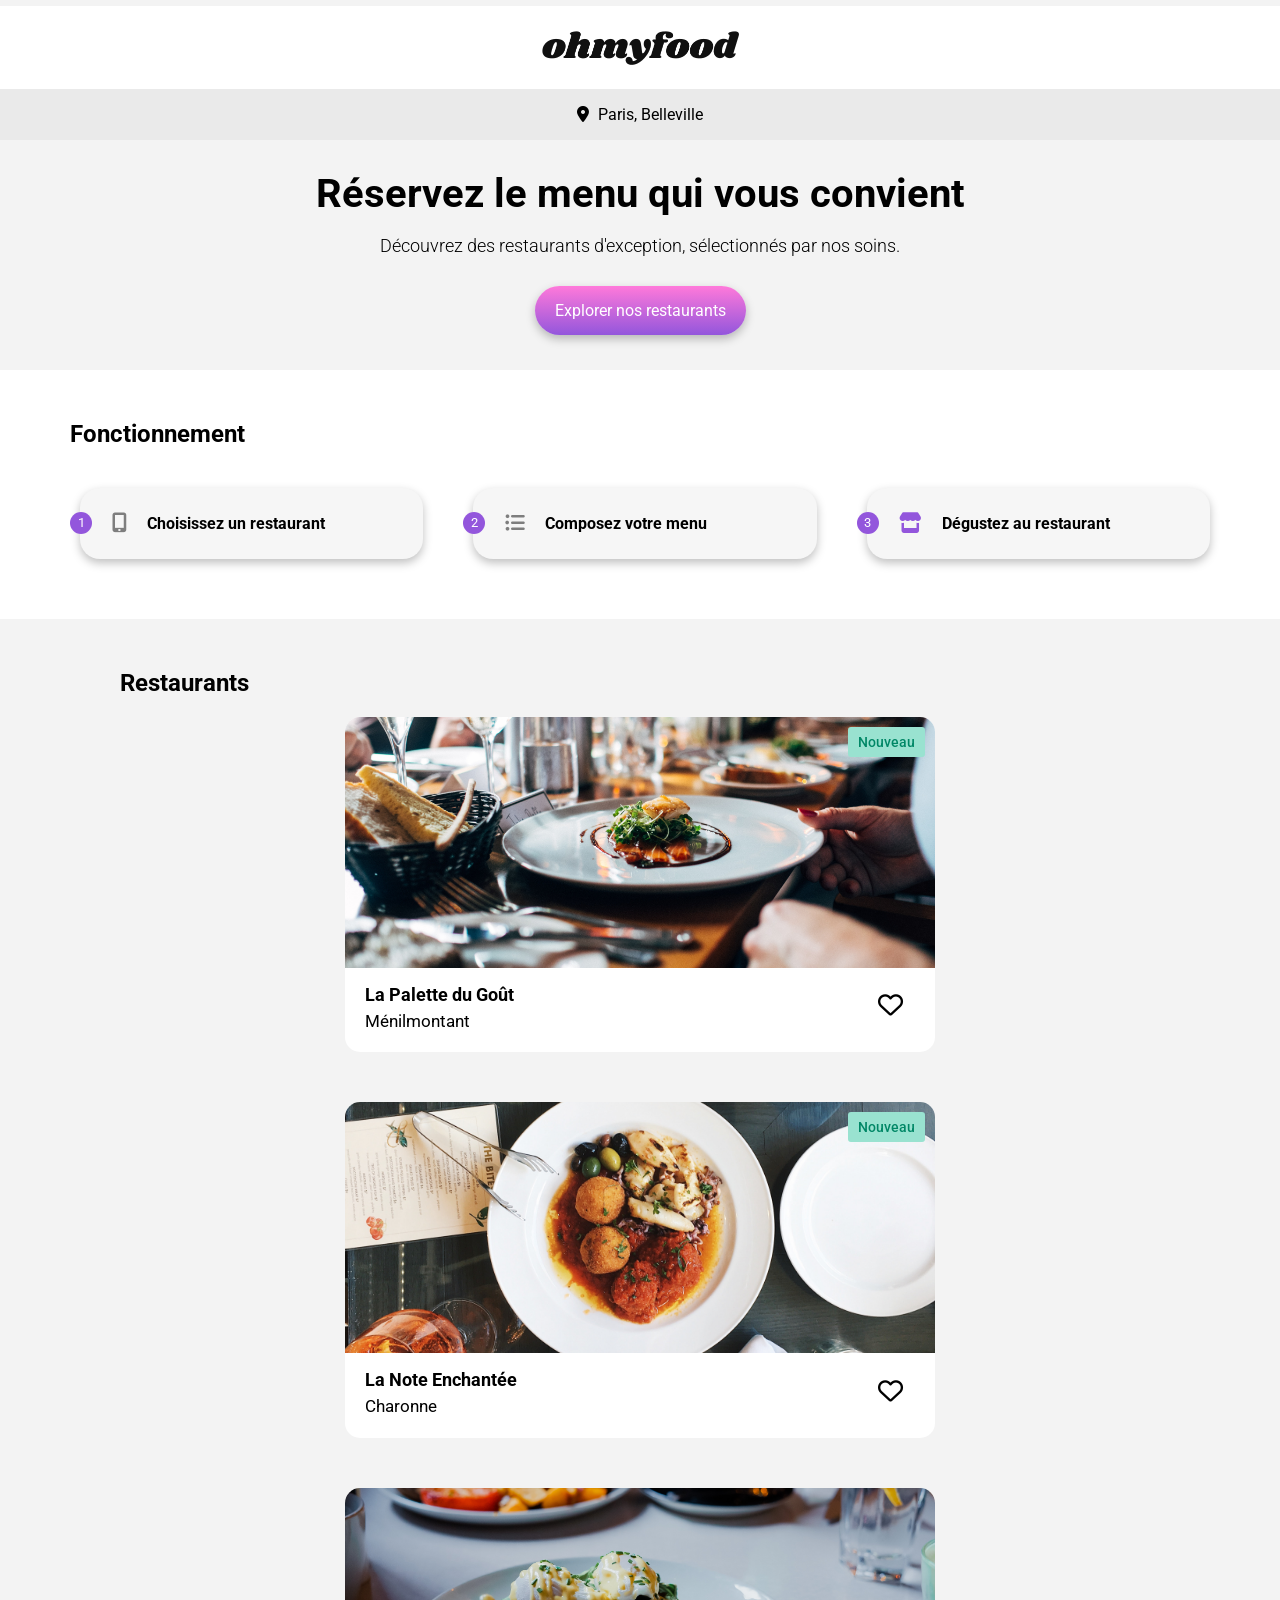
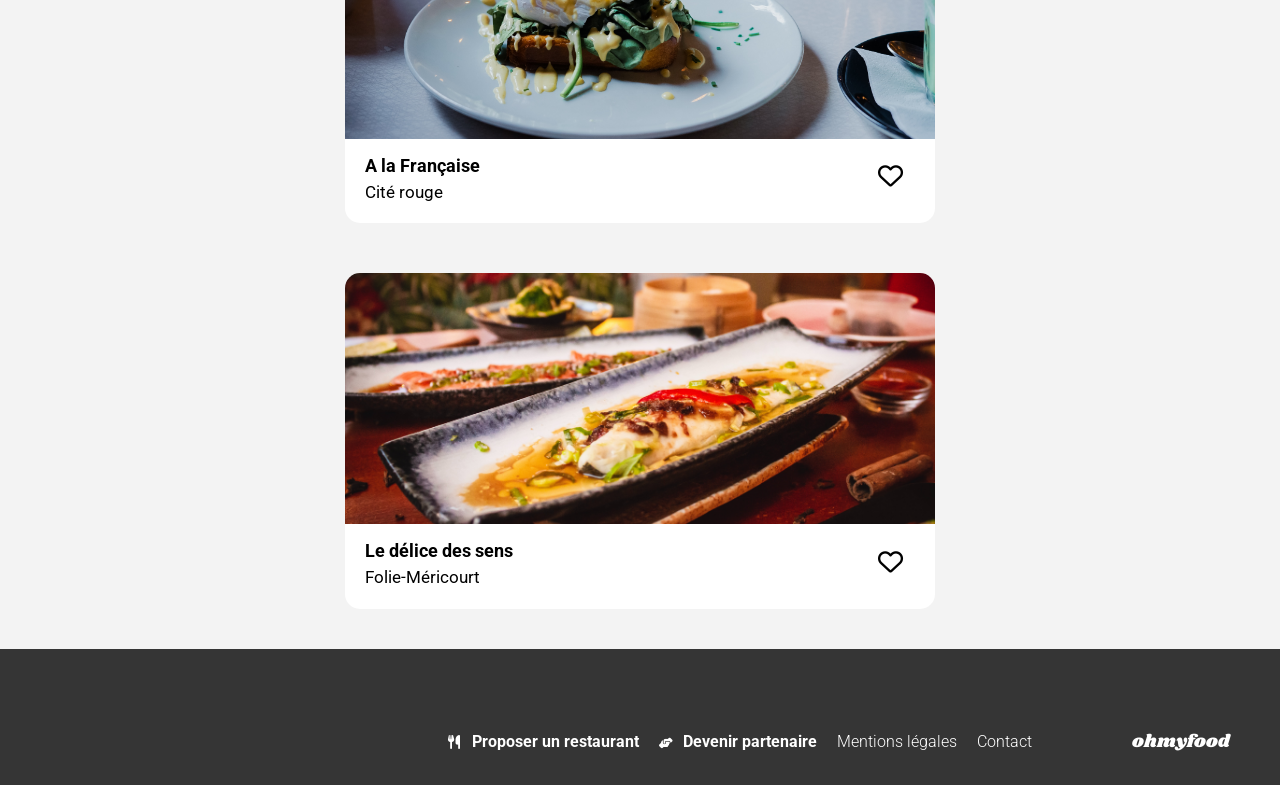
==== commit d45aa967: "path" ====
--- a/index.html
+++ b/index.html
@@ -20,7 +20,7 @@
     <div class="main-container">
     <header>
         <div class="logo">
-        <img src="/images/logo/ohmyfood.png" alt="logo du site Ohmyfood">
+        <img src="./images/logo/ohmyfood.png" alt="logo du site Ohmyfood">
         </div>
         <div class="header-location">
             <p><i class="fa-solid fa-location-dot"></i>
@@ -64,7 +64,7 @@
                <div class="restaurant-container">                   
                     <div class="restaurant-card">
                         <a href="/restaurants/palette_du_gout.html">
-                        <img src="/images/restaurants/palette_du_gout.jpg" alt="Image du restaurant la Palette du Goût">
+                        <img src="./images/restaurants/palette_du_gout.jpg" alt="Image du restaurant la Palette du Goût">
                         <span class="new-icon">Nouveau</span>
                         <div class="restaurant-title">
                         <h3>La Palette du Goût</h3>
@@ -80,7 +80,7 @@
                     </div>                    
                     <div class="restaurant-card">
                         <a href="/restaurants/note_enchantee.html">
-                        <img class="note-enchantee" src="/images/restaurants/note_enchante.jpg" alt="Image du restaurant la note enchantée">
+                        <img class="note-enchantee" src="./images/restaurants/note_enchante.jpg" alt="Image du restaurant la note enchantée">
                         <span class="new-icon">Nouveau</span>
                         <div class="restaurant-title">
                         <h3>La Note Enchantée</h3>
@@ -96,7 +96,7 @@
                     </div>                    
                     <div class="restaurant-card">
                         <a href="/restaurants/a_la_francaise.html">
-                        <img src="/images/restaurants/a_la_francaise.jpg" alt="Image du restaurant A la Française">
+                        <img src="./images/restaurants/a_la_francaise.jpg" alt="Image du restaurant A la Française">
                         <div class="restaurant-title">
                         <h3>A la Française</h3>
                         <p>Cité rouge</p>
@@ -111,7 +111,7 @@
                     </div>             
                     <div class="restaurant-card">
                         <a class="restaurant-card__link" href="/restaurants/delice_des_sens.html">
-                        <img src="/images/restaurants/delice_des_sens.jpg"
+                        <img src="./images/restaurants/delice_des_sens.jpg"
                         alt="Image du restaurant le Délice des Sens">
                         <div class="restaurant-title">
                         <h3>Le délice des sens</h3>
--- a/SASS/style.css
+++ b/SASS/style.css
@@ -91,6 +91,11 @@
   margin: auto;
   padding: 15px 60px;
 }
+@media (min-width: 768px) {
+  .btn {
+    margin-bottom: 30px;
+  }
+}
 
 /*Mixins*/
 /*Styles globaux*/
@@ -122,6 +127,18 @@
 }
 .menu-group {
   margin: 15px;
+}
+@media (min-width: 768px) {
+  .menu-group {
+    margin: auto;
+    width: 75%;
+  }
+}
+@media (min-width: 1024px) {
+  .menu-group {
+    margin: auto;
+    width: 55%;
+  }
 }
 .menu-group .menu-animation-1 {
   animation: anim-menu-group 1000ms;
@@ -165,7 +182,7 @@
 }
 .menu-group .menu-card .menu-card-text .dish-name {
   display: block;
-  font-size: 18px;
+  font-size: 17px;
   margin: 0;
   font-weight: 500;
 }
@@ -238,7 +255,7 @@
 }
 .menu-group .menu-card .menu-price .fa-solid {
   position: absolute;
-  bottom: 10px;
+  bottom: 13px;
   right: 10px;
   color: white;
   font-size: 20px;
@@ -268,7 +285,7 @@
   top: 1px;
   z-index: 2;
 }
-@media (min-width: 768px) {
+@media (min-width: 1024px) {
   header .logo {
     box-shadow: none;
     z-index: 0;
@@ -292,7 +309,7 @@
 header .header-location .fa-location-dot {
   padding-right: 5px;
 }
-@media (min-width: 768px) {
+@media (min-width: 1024px) {
   header .header-location {
     box-shadow: none;
   }
@@ -305,6 +322,12 @@
   padding: 10px 85px 10px 20px;
   background-color: #fff;
 }
+@media (min-width: 768px) {
+  .mp-header {
+    position: relative;
+    padding: 30px;
+  }
+}
 .mp-header .back-button {
   text-decoration: none;
   color: #353535;
@@ -322,6 +345,18 @@
   max-height: 36px;
   max-width: 197px;
 }
+@media (min-width: 768px) {
+  .mp-header img {
+    position: absolute;
+    left: 38%;
+  }
+}
+@media (min-width: 1024px) {
+  .mp-header img {
+    position: absolute;
+    left: 43%;
+  }
+}
 
 /*Mixins*/
 /*Styles globaux*/
@@ -331,7 +366,12 @@
   background-color: #353535;
   color: white;
 }
-@media (min-width: 768px) {
+@media (min-width: 1024px) {
+  footer {
+    flex-direction: row-reverse;
+  }
+}
+@media (min-width: 1024px) {
   footer {
     flex-direction: row-reverse;
     padding-top: 50px;
@@ -345,7 +385,7 @@
   padding: 20px 0 0 30px;
   margin: 0;
 }
-@media (min-width: 768px) {
+@media (min-width: 1024px) {
   footer h3 {
     display: flex;
     padding: 30px 50px;
@@ -446,7 +486,7 @@
   padding: 30px 50px 0 50px;
   margin: 0;
 }
-@media (min-width: 768px) {
+@media (min-width: 1024px) {
   .intro h1 {
     font-size: 40px;
   }
@@ -481,7 +521,14 @@
     padding: 50px 0 0 50px;
   }
 }
-@media (min-width: 768px) {
+@media (min-width: 768px) and (max-width: 1024px) {
+  .fonction-section .fonction-card {
+    display: flex;
+    justify-content: center;
+    flex-wrap: wrap;
+  }
+}
+@media (min-width: 1024px) {
   .fonction-section .fonction-card {
     display: flex;
     flex-direction: row;
@@ -500,6 +547,11 @@
   border-radius: 20px;
 }
 @media (min-width: 768px) {
+  .fonction-section .fonction-card .menu-card {
+    width: 35%;
+  }
+}
+@media (min-width: 1024px) {
   .fonction-section .fonction-card .menu-card {
     width: 30%;
   }
@@ -555,7 +607,7 @@
   margin-top: 50px;
   margin-left: 20px;
 }
-@media (min-width: 768px) {
+@media (min-width: 1024px) {
   .restaurant-list h2 {
     padding-left: 50px;
   }
@@ -565,8 +617,8 @@
     display: flex;
     flex-direction: row;
     justify-content: center;
-    -moz-column-gap: 90px;
-         column-gap: 90px;
+    -moz-column-gap: 70px;
+         column-gap: 70px;
     row-gap: 30px;
     flex-wrap: wrap;
     margin: 0;
@@ -587,7 +639,12 @@
 }
 @media (min-width: 768px) {
   .restaurant-list .restaurant-card {
-    width: 580px;
+    width: 650px;
+  }
+}
+@media (min-width: 1024px) {
+  .restaurant-list .restaurant-card {
+    width: 590px;
   }
 }
 .restaurant-list .restaurant-card a {
@@ -596,6 +653,15 @@
 .restaurant-list .restaurant-card .like-button {
   cursor: pointer;
   display: block;
+  font-size: 25px;
+}
+@media (min-width: 1024px) {
+  .restaurant-list .restaurant-card .like-button:hover {
+    background: linear-gradient(193.33deg, #9356DC -11.44%, #FF79DA 123.93%);
+    -webkit-background-clip: text;
+            background-clip: text;
+    color: transparent;
+  }
 }
 .restaurant-list .restaurant-card .like-button .checked-heart {
   display: none;
@@ -677,6 +743,20 @@
   -o-object-fit: cover;
      object-fit: cover;
 }
+@media (min-width: 768px) {
+  .bg-menu img {
+    height: 280px;
+    -o-object-position: 0 70%;
+       object-position: 0 70%;
+  }
+}
+@media (min-width: 1024px) {
+  .bg-menu img {
+    height: 400px;
+    -o-object-position: 0 60%;
+       object-position: 0 60%;
+  }
+}
 
 .menu-section {
   position: relative;
@@ -688,15 +768,40 @@
   border: none;
   border-radius: 40px 40px 0 0;
 }
+@media (min-width: 768px) {
+  .menu-section {
+    max-width: 1440px;
+    width: 80%;
+    margin-left: auto;
+    margin-right: auto;
+    margin-bottom: -43px;
+  }
+}
 .menu-section h1 {
   font-family: "Shrikhand";
   font-size: 28px;
   padding: 15px;
   margin: auto;
 }
+@media (min-width: 768px) {
+  .menu-section h1 {
+    display: flex;
+    justify-content: center;
+    padding: 50px 0 30px 0;
+  }
+}
 .menu-section .restaurant-name .like-button {
   cursor: pointer;
   display: block;
+  font-size: 25px;
+}
+@media (min-width: 1024px) {
+  .menu-section .restaurant-name .like-button:hover {
+    background: linear-gradient(193.33deg, #9356DC -11.44%, #FF79DA 123.93%);
+    -webkit-background-clip: text;
+            background-clip: text;
+    color: transparent;
+  }
 }
 .menu-section .restaurant-name .like-button .checked-heart {
   display: none;
@@ -714,9 +819,34 @@
 .menu-section .restaurant-name .like-button input {
   display: none;
 }
+.menu-section .restaurant-name {
+  position: relative;
+}
 .menu-section .restaurant-name .like-button {
   position: absolute;
-  top: 32px;
+  top: 22px;
   right: 32px;
   font-size: 22px;
+}
+@media (min-width: 768px) {
+  .menu-section .restaurant-name .like-button {
+    right: 160px;
+    top: 57px;
+  }
+}
+@media (min-width: 1024px) {
+  .menu-section .restaurant-name .like-button {
+    right: 360px;
+    top: 57px;
+  }
+}
+@media (min-width: 768px) {
+  .menu-section .restaurant-name .like-francaise {
+    right: 190px;
+  }
+}
+@media (min-width: 1024px) {
+  .menu-section .restaurant-name .like-francaise {
+    right: 390px;
+  }
 }/*# sourceMappingURL=style.css.map */
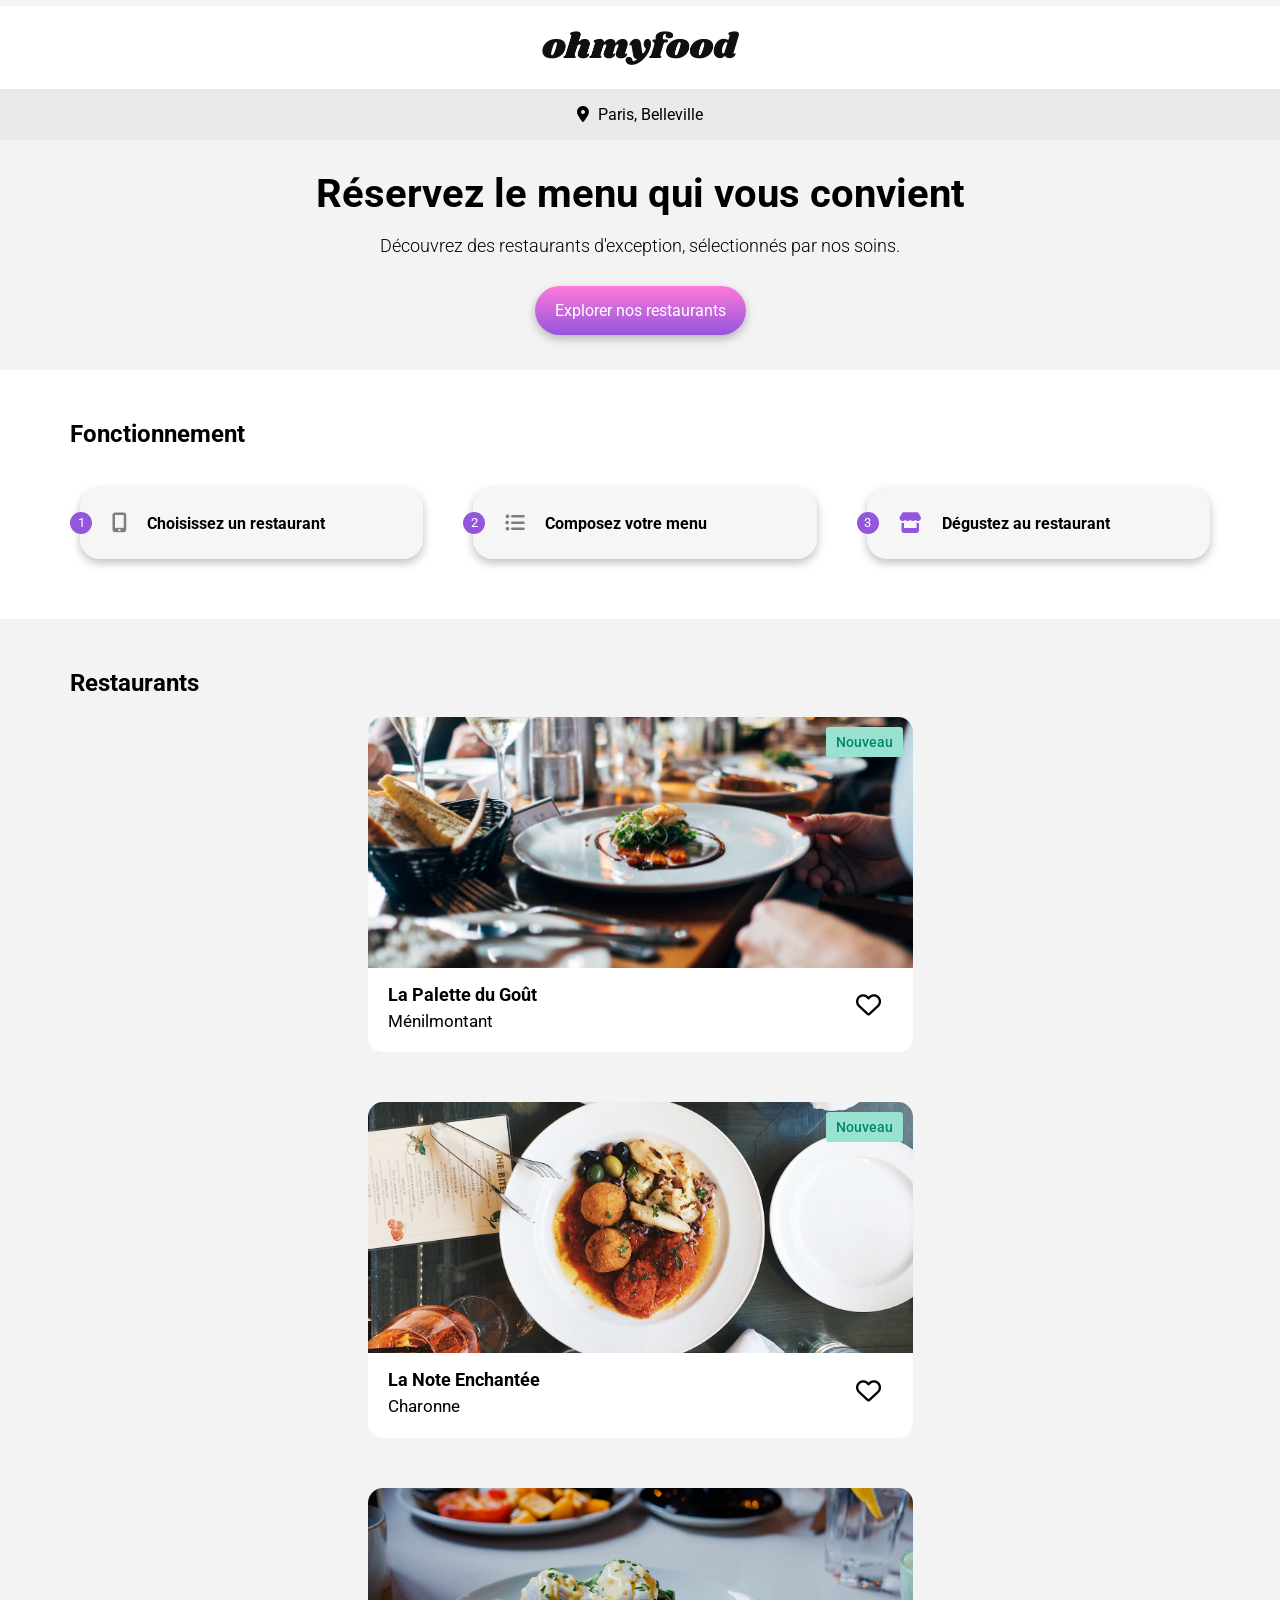
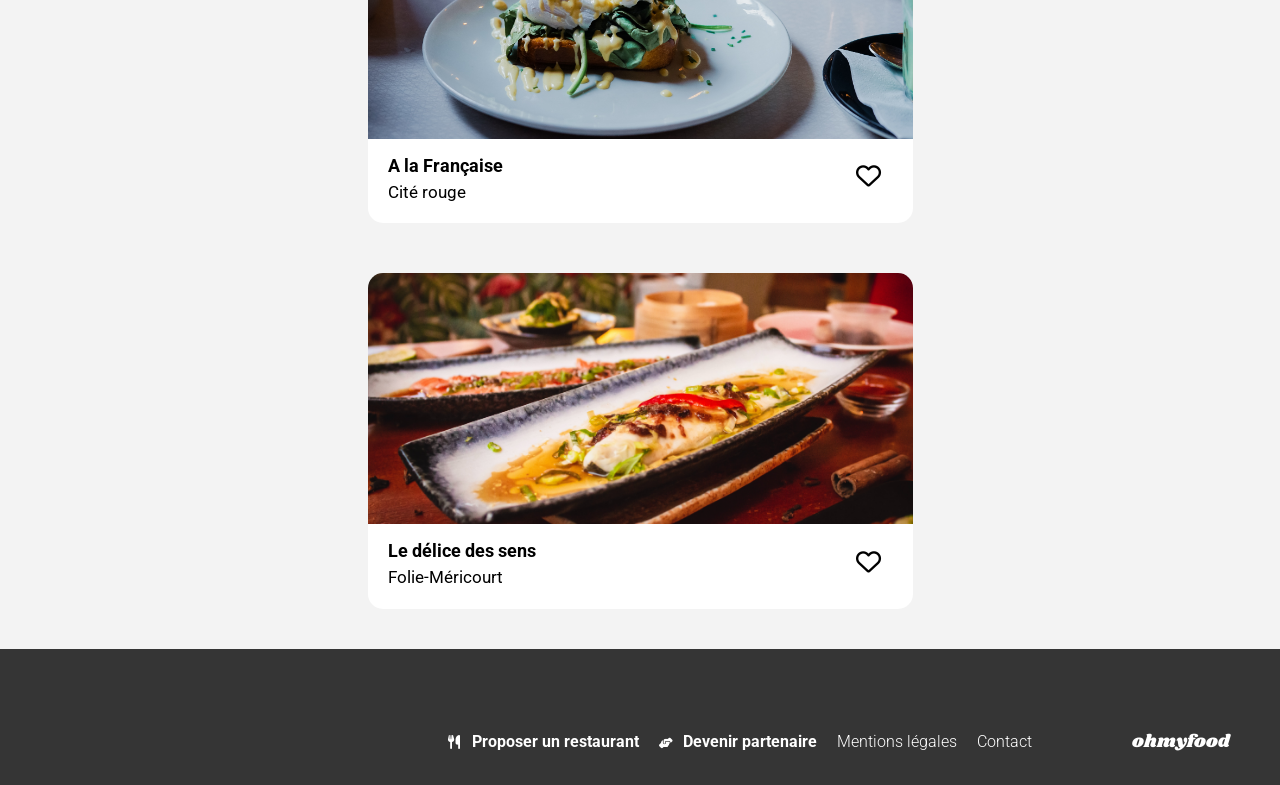
==== commit 069511c0: "path (hope it's good this time" ====
--- a/index.html
+++ b/index.html
@@ -63,7 +63,7 @@
                <h2 id="restaurant-link">Restaurants</h2>
                <div class="restaurant-container">                   
                     <div class="restaurant-card">
-                        <a href="/restaurants/palette_du_gout.html">
+                        <a href="./restaurants/palette_du_gout.html">
                         <img src="./images/restaurants/palette_du_gout.jpg" alt="Image du restaurant la Palette du Goût">
                         <span class="new-icon">Nouveau</span>
                         <div class="restaurant-title">
@@ -79,7 +79,7 @@
                         </label>
                     </div>                    
                     <div class="restaurant-card">
-                        <a href="/restaurants/note_enchantee.html">
+                        <a href="./restaurants/note_enchantee.html">
                         <img class="note-enchantee" src="./images/restaurants/note_enchante.jpg" alt="Image du restaurant la note enchantée">
                         <span class="new-icon">Nouveau</span>
                         <div class="restaurant-title">
@@ -95,7 +95,7 @@
                         </label>
                     </div>                    
                     <div class="restaurant-card">
-                        <a href="/restaurants/a_la_francaise.html">
+                        <a href="./restaurants/a_la_francaise.html">
                         <img src="./images/restaurants/a_la_francaise.jpg" alt="Image du restaurant A la Française">
                         <div class="restaurant-title">
                         <h3>A la Française</h3>
@@ -110,7 +110,7 @@
                         </label>
                     </div>             
                     <div class="restaurant-card">
-                        <a class="restaurant-card__link" href="/restaurants/delice_des_sens.html">
+                        <a class="restaurant-card__link" href="./restaurants/delice_des_sens.html">
                         <img src="./images/restaurants/delice_des_sens.jpg"
                         alt="Image du restaurant le Délice des Sens">
                         <div class="restaurant-title">
--- a/SASS/style.css
+++ b/SASS/style.css
@@ -607,11 +607,6 @@
   margin-top: 50px;
   margin-left: 20px;
 }
-@media (min-width: 1024px) {
-  .restaurant-list h2 {
-    padding-left: 50px;
-  }
-}
 @media (min-width: 768px) {
   .restaurant-list .restaurant-container {
     display: flex;
@@ -644,7 +639,7 @@
 }
 @media (min-width: 1024px) {
   .restaurant-list .restaurant-card {
-    width: 590px;
+    width: 545px;
   }
 }
 .restaurant-list .restaurant-card a {
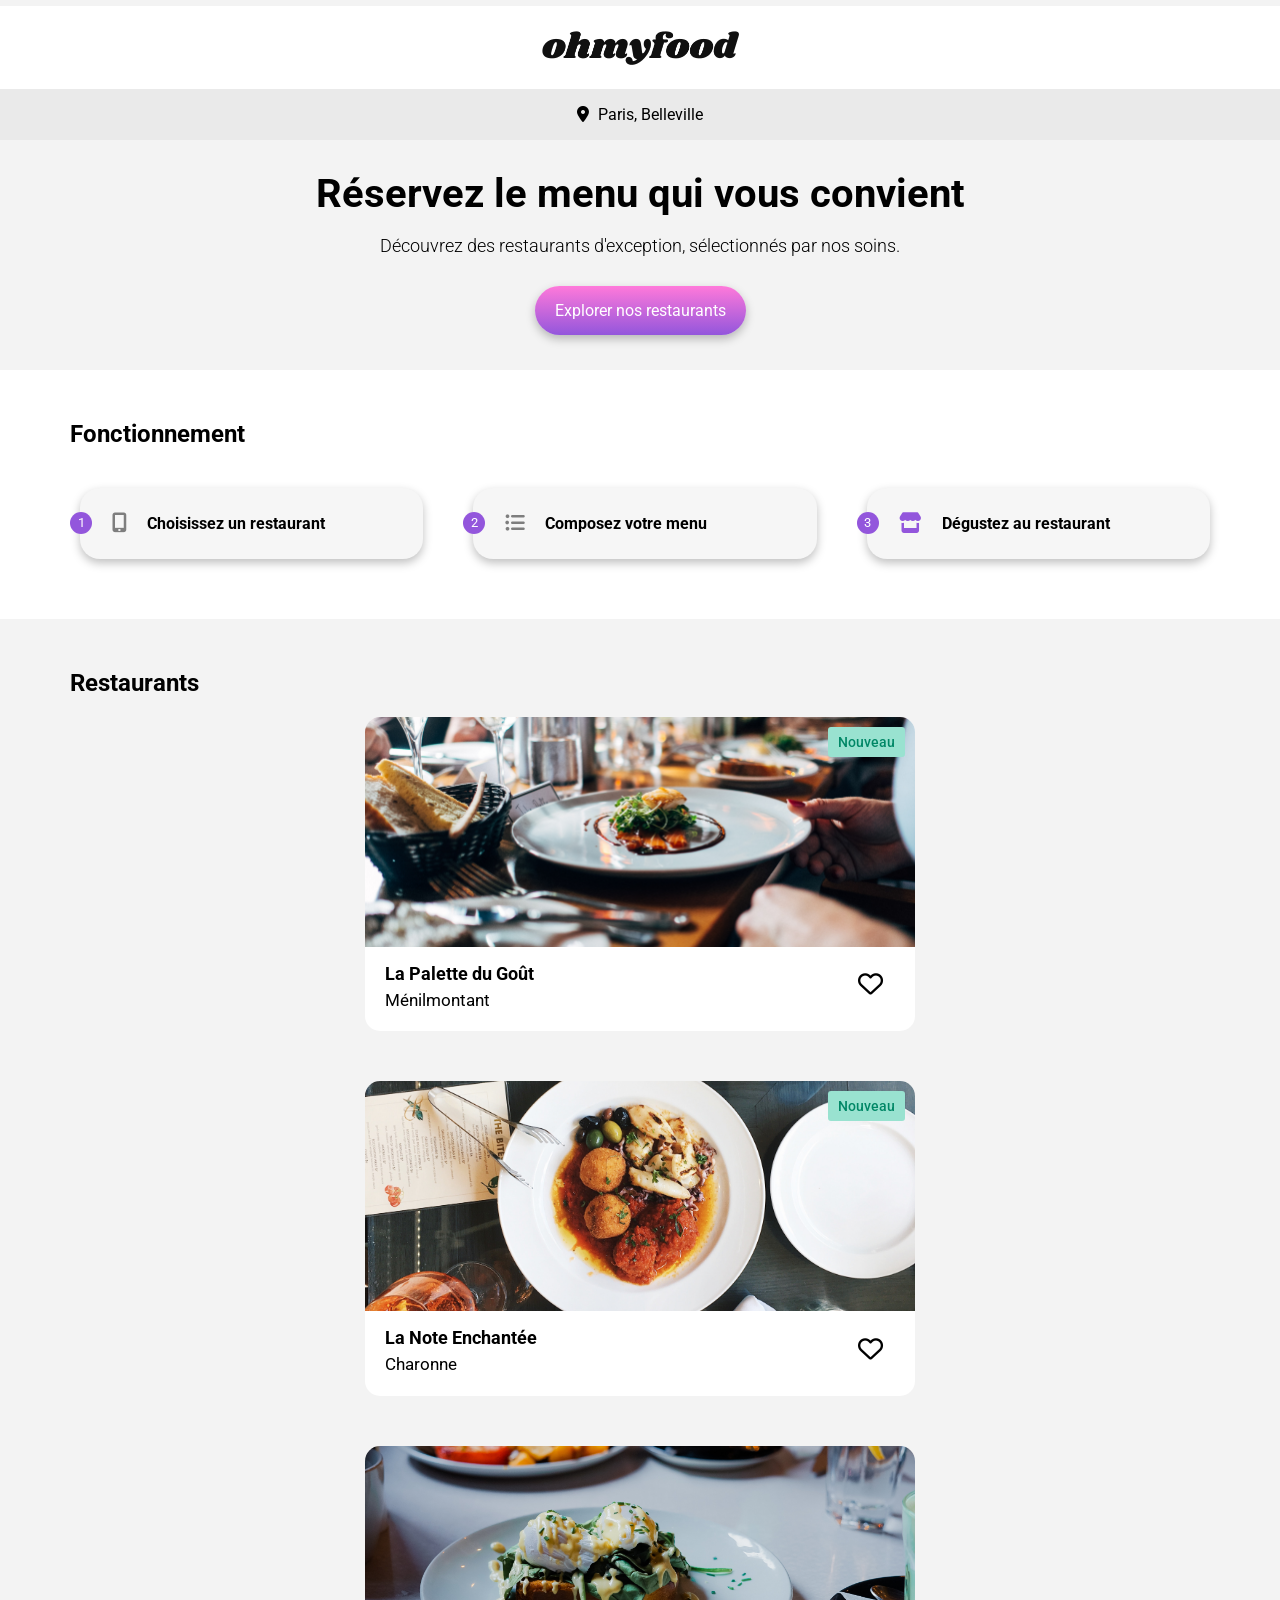
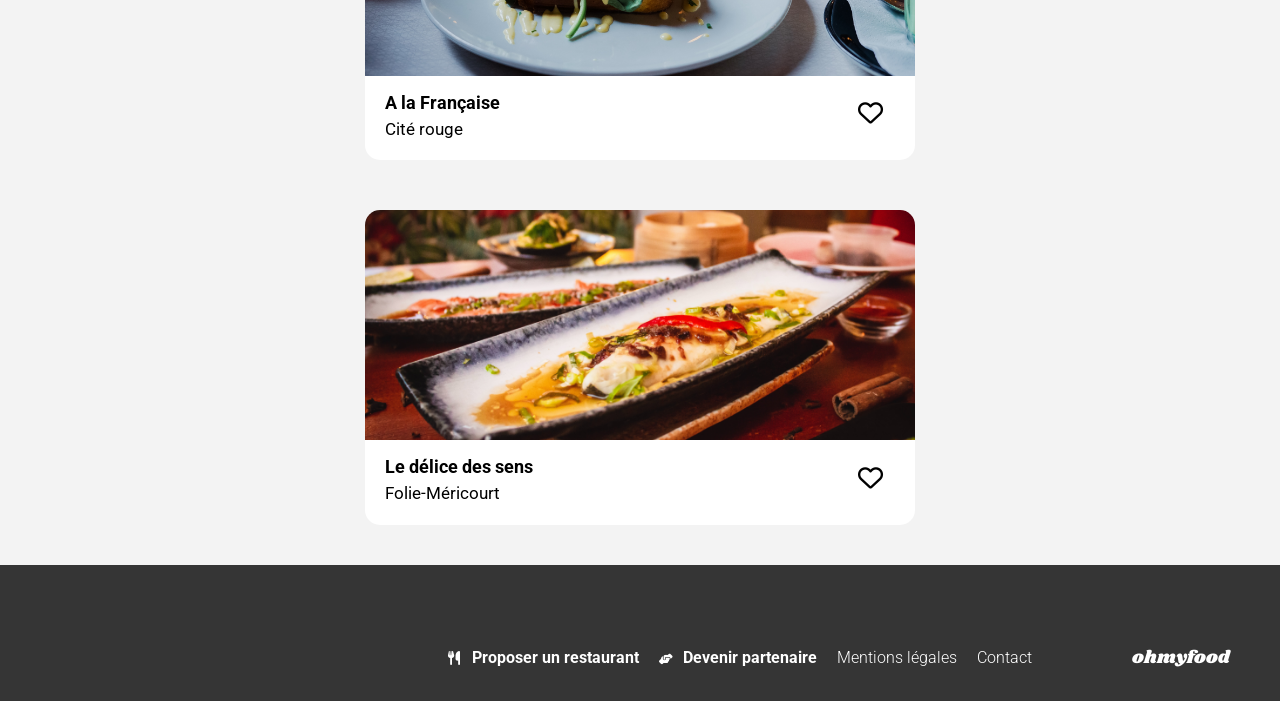
==== commit 9ff99010: "identation" ====
--- a/index.html
+++ b/index.html
@@ -1,143 +1,143 @@
 <!DOCTYPE html>
 <html lang="fr">
-<head>
-    <meta charset="UTF-8">
-    <meta name="viewport" content="width=device-width, initial-scale=1.0">
-    <title>Ohmyfood</title>
-    <link rel="preconnect" href="https://fonts.googleapis.com">
-    <link rel="preconnect" href="https://fonts.gstatic.com" crossorigin>
-    <link href="https://fonts.googleapis.com/css2?family=Roboto:ital,wght@0,100..900;1,100..900&family=Shrikhand&display=swap" rel="stylesheet">
-    <link rel="stylesheet" href="https://cdnjs.cloudflare.com/ajax/libs/font-awesome/6.2.1/css/all.min.css"
+    <head>
+        <meta charset="UTF-8">
+        <meta name="viewport" content="width=device-width, initial-scale=1.0">
+        <title>Ohmyfood</title>
+        <link rel="preconnect" href="https://fonts.googleapis.com">
+        <link rel="preconnect" href="https://fonts.gstatic.com" crossorigin>
+        <link href="https://fonts.googleapis.com/css2?family=Roboto:ital,wght@0,100..900;1,100..900&family=Shrikhand&display=swap" rel="stylesheet">
+        <link rel="stylesheet" href="https://cdnjs.cloudflare.com/ajax/libs/font-awesome/6.2.1/css/all.min.css"
         integrity="sha512-MV7K8+y+gLIBoVD59lQIYicR65iaqukzvf/nwasF0nqhPay5w/9lJmVM2hMDcnK1OnMGCdVK+iQrJ7lzPJQd1w=="
         crossorigin="anonymous" referrerpolicy="no-referrer" />
-    <link rel="stylesheet" href="SASS/style.css">
-</head>
+        <link rel="stylesheet" href="SASS/style.css">
+    </head>
 
-<body>
-    <div class="loader">
-        <span class="loader-content"></span>
-    </div>
-    <div class="main-container">
-    <header>
-        <div class="logo">
-        <img src="./images/logo/ohmyfood.png" alt="logo du site Ohmyfood">
+    <body>
+        <div class="loader">
+            <span class="loader-content"></span>
         </div>
-        <div class="header-location">
-            <p><i class="fa-solid fa-location-dot"></i>
-            Paris, Belleville</p>
-        </div>
-    </header>
+        <div class="main-container">
+            <header>
+                <div class="logo">
+                    <img src="./images/logo/ohmyfood.png" alt="logo du site Ohmyfood">
+                </div>
+                <div class="header-location">
+                    <p><i class="fa-solid fa-location-dot"></i>
+                        Paris, Belleville</p>
+                </div>
+            </header>
 
-    <main>
-        <div class="bg-section">
-            <section class="intro">
-                <h1>Réservez le menu qui vous convient</h1>
-                <p>Découvrez des restaurants d'exception, sélectionnés par nos soins.</p>            
-                <a class="btn-hp" href="#restaurant-link">Explorer nos restaurants</a>
-            </section>
-        </div>
-        <div class="section-fonction-bg">
-        <section class="fonction-section">
-            <h2>Fonctionnement</h2>
-            <div class="fonction-card">
-            <div class="menu-card">
-                <span class="card-icon">1</span>
-                <i class="fa-solid fa-mobile-screen-button"></i>
-                <p><strong>Choisissez un restaurant</strong></p>
-            </div>
-            <div class="menu-card">
-                <span class="card-icon">2</span>
-                <i class="fa-solid fa-list-ul"></i>
-                <p><strong>Composez votre menu</strong></p>
-            </div>
-            <div class="menu-card">
-                <span class="card-icon">3</span>
-                <i class="fa-solid fa-store"></i>
-                <p><strong>Dégustez au restaurant</strong></p>
-            </div>
-            </div>
-        </section>
-    </div>
+            <main>
+                <div class="bg-section">
+                    <section class="intro">
+                        <h1>Réservez le menu qui vous convient</h1>
+                        <p>Découvrez des restaurants d'exception, sélectionnés par nos soins.</p>            
+                        <a class="btn-hp" href="#restaurant-link">Explorer nos restaurants</a>
+                    </section>
+                </div>
+                <div class="section-fonction-bg">
+                    <section class="fonction-section">
+                        <h2>Fonctionnement</h2>
+                        <div class="fonction-card">
+                            <div class="menu-card">
+                                <span class="card-icon">1</span>
+                                <i class="fa-solid fa-mobile-screen-button"></i>
+                                <p><strong>Choisissez un restaurant</strong></p>
+                            </div>
+                            <div class="menu-card">
+                                <span class="card-icon">2</span>
+                                <i class="fa-solid fa-list-ul"></i>
+                                <p><strong>Composez votre menu</strong></p>
+                            </div>
+                            <div class="menu-card">
+                                <span class="card-icon">3</span>
+                                <i class="fa-solid fa-store"></i>
+                                <p><strong>Dégustez au restaurant</strong></p>
+                            </div>
+                        </div>
+                    </section>
+                </div>
         
-        <section class="restaurant-list">
-               <h2 id="restaurant-link">Restaurants</h2>
-               <div class="restaurant-container">                   
-                    <div class="restaurant-card">
-                        <a href="./restaurants/palette_du_gout.html">
-                        <img src="./images/restaurants/palette_du_gout.jpg" alt="Image du restaurant la Palette du Goût">
-                        <span class="new-icon">Nouveau</span>
-                        <div class="restaurant-title">
-                        <h3>La Palette du Goût</h3>
-                        <p>Ménilmontant</p>
-                    </div>                     
-                        </a>
-                        <label for="like-palette" class="like-button">
-                        <input type="checkbox" id="like-palette" class="like-checkbox"
-                            aria-label="Ajouter le restaurant aux favoris">
-                        <i class="unchecked-heart fa-regular fa-heart"></i>
-                        <i class="checked-heart fa-solid fa-heart"></i>
-                        </label>
+                <section class="restaurant-list">
+                    <h2 id="restaurant-link">Restaurants</h2>
+                    <div class="restaurant-container">                   
+                        <div class="restaurant-card">
+                            <a href="./restaurants/palette_du_gout.html">
+                                <img src="./images/restaurants/palette_du_gout.jpg" alt="Image du restaurant la Palette du Goût">
+                                <span class="new-icon">Nouveau</span>
+                                <div class="restaurant-title">
+                                    <h3>La Palette du Goût</h3>
+                                    <p>Ménilmontant</p>
+                                </div>                     
+                            </a>
+                            <label for="like-palette" class="like-button">
+                                <input type="checkbox" id="like-palette" class="like-checkbox"
+                                aria-label="Ajouter le restaurant aux favoris">
+                                <i class="unchecked-heart fa-regular fa-heart"></i>
+                                <i class="checked-heart fa-solid fa-heart"></i>
+                            </label>
+                        </div>                    
+                        <div class="restaurant-card">
+                            <a href="./restaurants/note_enchantee.html">
+                                <img class="note-enchantee" src="./images/restaurants/note_enchante.jpg" alt="Image du restaurant la note enchantée">
+                                <span class="new-icon">Nouveau</span>
+                                <div class="restaurant-title">
+                                    <h3>La Note Enchantée</h3>
+                                    <p>Charonne</p>
+                                </div>                     
+                            </a>
+                            <label for="like-note" class="like-button">
+                                <input type="checkbox" id="like-note" class="like-checkbox"
+                                aria-label="Ajouter le restaurant aux favoris">
+                                <i class="unchecked-heart fa-regular fa-heart"></i>
+                                <i class="checked-heart fa-solid fa-heart"></i>
+                            </label>
+                        </div>                    
+                        <div class="restaurant-card">
+                            <a href="./restaurants/a_la_francaise.html">
+                                <img src="./images/restaurants/a_la_francaise.jpg" alt="Image du restaurant A la Française">
+                                <div class="restaurant-title">
+                                    <h3>A la Française</h3>
+                                    <p>Cité rouge</p>
+                                </div>
+                            </a>
+                            <label for="like-francaise" class="like-button">
+                                <input type="checkbox" id="like-francaise" class="like-checkbox"
+                                aria-label="Ajouter le restaurant aux favoris">
+                                <i class="unchecked-heart fa-regular fa-heart"></i>
+                                <i class="checked-heart fa-solid fa-heart"></i>
+                            </label>
+                        </div>             
+                        <div class="restaurant-card">
+                            <a class="restaurant-card__link" href="./restaurants/delice_des_sens.html">
+                                <img src="./images/restaurants/delice_des_sens.jpg"
+                                alt="Image du restaurant le Délice des Sens">
+                                <div class="restaurant-title">
+                                    <h3>Le délice des sens</h3>
+                                    <p>Folie-Méricourt</p>
+                                </div>
+                            </a>
+                            <label for="like-delice" class="like-button">
+                                <input type="checkbox" id="like-delice" class="like-checkbox"
+                                aria-label="Ajouter le restaurant aux favoris">
+                                <i class="unchecked-heart fa-regular fa-heart"></i>
+                                <i class="checked-heart fa-solid fa-heart"></i>
+                            </label>
+                        </div>
                     </div>                    
-                    <div class="restaurant-card">
-                        <a href="./restaurants/note_enchantee.html">
-                        <img class="note-enchantee" src="./images/restaurants/note_enchante.jpg" alt="Image du restaurant la note enchantée">
-                        <span class="new-icon">Nouveau</span>
-                        <div class="restaurant-title">
-                        <h3>La Note Enchantée</h3>
-                        <p>Charonne</p>
-                    </div>                     
-                        </a>
-                        <label for="like-note" class="like-button">
-                        <input type="checkbox" id="like-note" class="like-checkbox"
-                            aria-label="Ajouter le restaurant aux favoris">
-                        <i class="unchecked-heart fa-regular fa-heart"></i>
-                        <i class="checked-heart fa-solid fa-heart"></i>
-                        </label>
-                    </div>                    
-                    <div class="restaurant-card">
-                        <a href="./restaurants/a_la_francaise.html">
-                        <img src="./images/restaurants/a_la_francaise.jpg" alt="Image du restaurant A la Française">
-                        <div class="restaurant-title">
-                        <h3>A la Française</h3>
-                        <p>Cité rouge</p>
-                        </div>
-                        </a>
-                        <label for="like-francaise" class="like-button">
-                        <input type="checkbox" id="like-francaise" class="like-checkbox"
-                            aria-label="Ajouter le restaurant aux favoris">
-                        <i class="unchecked-heart fa-regular fa-heart"></i>
-                        <i class="checked-heart fa-solid fa-heart"></i>
-                        </label>
-                    </div>             
-                    <div class="restaurant-card">
-                        <a class="restaurant-card__link" href="./restaurants/delice_des_sens.html">
-                        <img src="./images/restaurants/delice_des_sens.jpg"
-                        alt="Image du restaurant le Délice des Sens">
-                        <div class="restaurant-title">
-                        <h3>Le délice des sens</h3>
-                        <p>Folie-Méricourt</p>
-                        </div>
-                        </a>
-                        <label for="like-delice" class="like-button">
-                        <input type="checkbox" id="like-delice" class="like-checkbox"
-                            aria-label="Ajouter le restaurant aux favoris">
-                        <i class="unchecked-heart fa-regular fa-heart"></i>
-                        <i class="checked-heart fa-solid fa-heart"></i>
-                        </label>
-                    </div>
-                </div>                    
-            </section>
-        </main>
+                </section>
+            </main>
 
-    <footer>
-            <h3>ohmyfood</h3>
+            <footer>
+                <h3>ohmyfood</h3>
                 <ul>
                     <li><a href="#"><i class="fa-solid fa-utensils"></i><strong>Proposer un restaurant</strong></a></li>
                     <li><a href="#"><i class="fa-solid fa-handshake-angle"></i><strong>Devenir partenaire</strong></a></li>
                     <li><a href="#">Mentions légales</a></li>
                     <li><a href="mailto:ohmyfood@mail.fr">Contact</a></li>
                 </ul>
-    </footer>
-    </div>    
-</body>
+            </footer>
+        </div>    
+    </body>
 </html>
--- a/SASS/style.css
+++ b/SASS/style.css
@@ -1,5 +1,31 @@
 @charset "UTF-8";
-/*Mixins*/
+/*Outils*/
+@keyframes anim-menu-group {
+  from {
+    opacity: 0;
+  }
+  to {
+    opacity: 1;
+  }
+}
+@keyframes loader-opacity {
+  from {
+    opacity: 1;
+    pointer-events: none;
+  }
+  to {
+    opacity: 0;
+    pointer-events: none;
+  }
+}
+@keyframes loader-spin {
+  0% {
+    transform: rotate(0deg);
+  }
+  100% {
+    transform: rotate(360deg);
+  }
+}
 /*Theme colors*/
 /*button*/
 /*Styles globaux*/
@@ -21,8 +47,8 @@
 }
 
 /*Eléments réutilisables*/
-/*Mixins*/
 .btn-hp {
+  position: relative;
   isolation: isolate;
   cursor: pointer;
   color: white;
@@ -39,6 +65,7 @@
 .btn-hp::after {
   content: "";
   position: absolute;
+  inset: 0;
   z-index: -1;
   border-radius: inherit;
   opacity: 0;
@@ -57,6 +84,7 @@
 }
 
 .btn {
+  position: relative;
   isolation: isolate;
   cursor: pointer;
   color: white;
@@ -73,6 +101,7 @@
 .btn::after {
   content: "";
   position: absolute;
+  inset: 0;
   z-index: -1;
   border-radius: inherit;
   opacity: 0;
@@ -97,34 +126,51 @@
   }
 }
 
-/*Mixins*/
+/*Outils*/
 /*Styles globaux*/
-@keyframes anim-menu-group {
-  from {
-    opacity: 0;
-  }
-  to {
-    opacity: 1;
-  }
-}
-@keyframes loader-opacity {
-  from {
-    opacity: 1;
-    pointer-events: none;
-  }
-  to {
-    opacity: 0;
-    pointer-events: none;
-  }
-}
-@keyframes loader-spin {
-  0% {
-    transform: rotate(0deg);
-  }
-  100% {
-    transform: rotate(360deg);
-  }
-}
+.loader {
+  position: fixed;
+  inset: 0;
+  z-index: 1000;
+  display: flex;
+  justify-content: center;
+  align-items: center;
+  background-color: white;
+  animation: loader-opacity 1s linear;
+  animation-duration: 0.4s;
+  animation-delay: 1.8s;
+  animation-fill-mode: forwards;
+}
+.loader .loader-content {
+  box-sizing: border-box;
+  width: 100px;
+  height: 100px;
+  display: block;
+  position: relative;
+  border: 10px solid transparent;
+  border-radius: 100px;
+}
+.loader .loader-content::before {
+  content: "";
+  position: absolute;
+  inset: -10px;
+  border: 10px solid transparent;
+  border-radius: 100px;
+  border-top-color: #9356DC;
+  animation: loader-spin 1.6s linear infinite;
+}
+.loader .loader-content::after {
+  content: "";
+  position: absolute;
+  inset: 12px;
+  border: 10px solid transparent;
+  border-radius: 100px;
+  border-top-color: #FF79DA;
+  animation: loader-spin 1.3s linear infinite reverse;
+}
+
+/*Styles globaux*/
+/*Outils*/
 .menu-group {
   margin: 15px;
 }
@@ -159,7 +205,7 @@
 .menu-group h2::after {
   content: "";
   display: block;
-  width: 50%;
+  width: 40px;
   height: 3px;
   margin-top: 2px;
   background-color: #99E2D0;
@@ -170,6 +216,7 @@
   border: solid 1px;
   border: none;
   box-shadow: 0px 4px 10px 0px rgba(0, 0, 0, 0.2509803922);
+  background-color: white;
   padding: 10px;
   margin-bottom: 20px;
   font-size: 16px;
@@ -259,7 +306,6 @@
   right: 10px;
   color: white;
   font-size: 20px;
-  z-index: 2;
 }
 
 .menu-card-btn {
@@ -274,7 +320,6 @@
 }
 
 /*Layouts*/
-/*Mixins*/
 header .logo {
   display: flex;
   justify-content: center;
@@ -317,18 +362,22 @@
 
 .mp-header {
   display: flex;
-  justify-content: space-between;
+  justify-content: center;
   align-items: center;
-  padding: 10px 85px 10px 20px;
+  position: relative;
+  padding: 10px 20px;
   background-color: #fff;
 }
 @media (min-width: 768px) {
   .mp-header {
-    position: relative;
     padding: 30px;
   }
 }
 .mp-header .back-button {
+  position: absolute;
+  left: 20px;
+  top: 50%;
+  transform: translateY(-50%);
   text-decoration: none;
   color: #353535;
   font-size: 18px;
@@ -345,20 +394,7 @@
   max-height: 36px;
   max-width: 197px;
 }
-@media (min-width: 768px) {
-  .mp-header img {
-    position: absolute;
-    left: 38%;
-  }
-}
-@media (min-width: 1024px) {
-  .mp-header img {
-    position: absolute;
-    left: 43%;
-  }
-}
-
-/*Mixins*/
+
 /*Styles globaux*/
 footer {
   display: flex;
@@ -424,50 +460,6 @@
 }
 
 /*Pages*/
-/*Mixins*/
-/*Mixins*/
-/*Styles globaux*/
-.loader {
-  position: fixed;
-  inset: 0;
-  z-index: 1000;
-  display: flex;
-  justify-content: center;
-  align-items: center;
-  background-color: white;
-  animation: loader-opacity 1s linear;
-  animation-duration: 0.4s;
-  animation-delay: 1.8s;
-  animation-fill-mode: forwards;
-}
-.loader .loader-content {
-  box-sizing: border-box;
-  width: 100px;
-  height: 100px;
-  display: block;
-  position: relative;
-  border: 10px solid transparent;
-  border-radius: 100px;
-}
-.loader .loader-content::before {
-  content: "";
-  position: absolute;
-  inset: -10px;
-  border: 10px solid transparent;
-  border-radius: 100px;
-  border-top-color: #9356DC;
-  animation: loader-spin 1.6s linear infinite;
-}
-.loader .loader-content::after {
-  content: "";
-  position: absolute;
-  inset: 12px;
-  border: 10px solid transparent;
-  border-radius: 100px;
-  border-top-color: #FF79DA;
-  animation: loader-spin 1.3s linear infinite reverse;
-}
-
 .intro {
   display: flex;
   justify-content: center;
@@ -504,7 +496,7 @@
 
 .fonction-section {
   padding-bottom: 40px;
-  max-width: 1440px;
+  max-width: 1400px;
 }
 @media (min-width: 768px) {
   .fonction-section {
@@ -521,14 +513,14 @@
     padding: 50px 0 0 50px;
   }
 }
-@media (min-width: 768px) and (max-width: 1024px) {
+@media (min-width: 768px) and (max-width: 1080px) {
   .fonction-section .fonction-card {
     display: flex;
     justify-content: center;
     flex-wrap: wrap;
   }
 }
-@media (min-width: 1024px) {
+@media (min-width: 1080px) {
   .fonction-section .fonction-card {
     display: flex;
     flex-direction: row;
@@ -594,7 +586,7 @@
   flex-direction: column;
   background-color: #F3F3F3;
   padding-bottom: 45px;
-  max-width: 1440px;
+  max-width: 1400px;
 }
 @media (min-width: 768px) {
   .restaurant-list {
@@ -605,7 +597,22 @@
 .restaurant-list h2 {
   font-size: 24px;
   margin-top: 50px;
-  margin-left: 20px;
+  margin-left: 50px;
+}
+@media (min-width: 768px) {
+  .restaurant-list h2 {
+    margin-left: 20px;
+  }
+}
+@media (min-width: 1024px) {
+  .restaurant-list h2 {
+    margin-left: 20px;
+  }
+}
+@media (min-width: 1420px) {
+  .restaurant-list h2 {
+    margin-left: 65px;
+  }
 }
 @media (min-width: 768px) {
   .restaurant-list .restaurant-container {
@@ -632,6 +639,9 @@
   font-size: 16px;
   border-radius: 15px;
 }
+.restaurant-list .restaurant-card a {
+  text-decoration: none;
+}
 @media (min-width: 768px) {
   .restaurant-list .restaurant-card {
     width: 650px;
@@ -639,11 +649,13 @@
 }
 @media (min-width: 1024px) {
   .restaurant-list .restaurant-card {
-    width: 545px;
-  }
-}
-.restaurant-list .restaurant-card a {
-  text-decoration: none;
+    width: 550px;
+  }
+}
+@media (min-width: 1420px) {
+  .restaurant-list .restaurant-card {
+    width: 580px;
+  }
 }
 .restaurant-list .restaurant-card .like-button {
   cursor: pointer;
@@ -709,7 +721,7 @@
   .restaurant-list img {
     -o-object-position: 0 70%;
        object-position: 0 70%;
-    height: 251px;
+    height: 230px;
   }
 }
 .restaurant-list .note-enchantee {
@@ -730,7 +742,6 @@
   padding: 7px 10px;
 }
 
-/*Mixins*/
 /*Styles globaux*/
 .bg-menu img {
   width: 100%;
@@ -762,6 +773,7 @@
   border: solid 1px;
   border: none;
   border-radius: 40px 40px 0 0;
+  margin-bottom: -43px;
 }
 @media (min-width: 768px) {
   .menu-section {
@@ -769,7 +781,6 @@
     width: 80%;
     margin-left: auto;
     margin-right: auto;
-    margin-bottom: -43px;
   }
 }
 .menu-section h1 {
@@ -815,33 +826,21 @@
   display: none;
 }
 .menu-section .restaurant-name {
-  position: relative;
+  display: flex;
+  align-items: baseline;
+  justify-content: center;
+  gap: 12px;
+}
+.menu-section .restaurant-name h1 {
+  margin: 0;
+  padding-left: 0;
+  padding-right: 0;
 }
 .menu-section .restaurant-name .like-button {
-  position: absolute;
-  top: 22px;
-  right: 32px;
+  flex-shrink: 0;
   font-size: 22px;
-}
-@media (min-width: 768px) {
-  .menu-section .restaurant-name .like-button {
-    right: 160px;
-    top: 57px;
-  }
-}
-@media (min-width: 1024px) {
-  .menu-section .restaurant-name .like-button {
-    right: 360px;
-    top: 57px;
-  }
-}
-@media (min-width: 768px) {
-  .menu-section .restaurant-name .like-francaise {
-    right: 190px;
-  }
-}
-@media (min-width: 1024px) {
-  .menu-section .restaurant-name .like-francaise {
-    right: 390px;
-  }
+  padding-left: 15px;
+}
+.menu-section .btn {
+  margin-bottom: 30px;
 }/*# sourceMappingURL=style.css.map */
